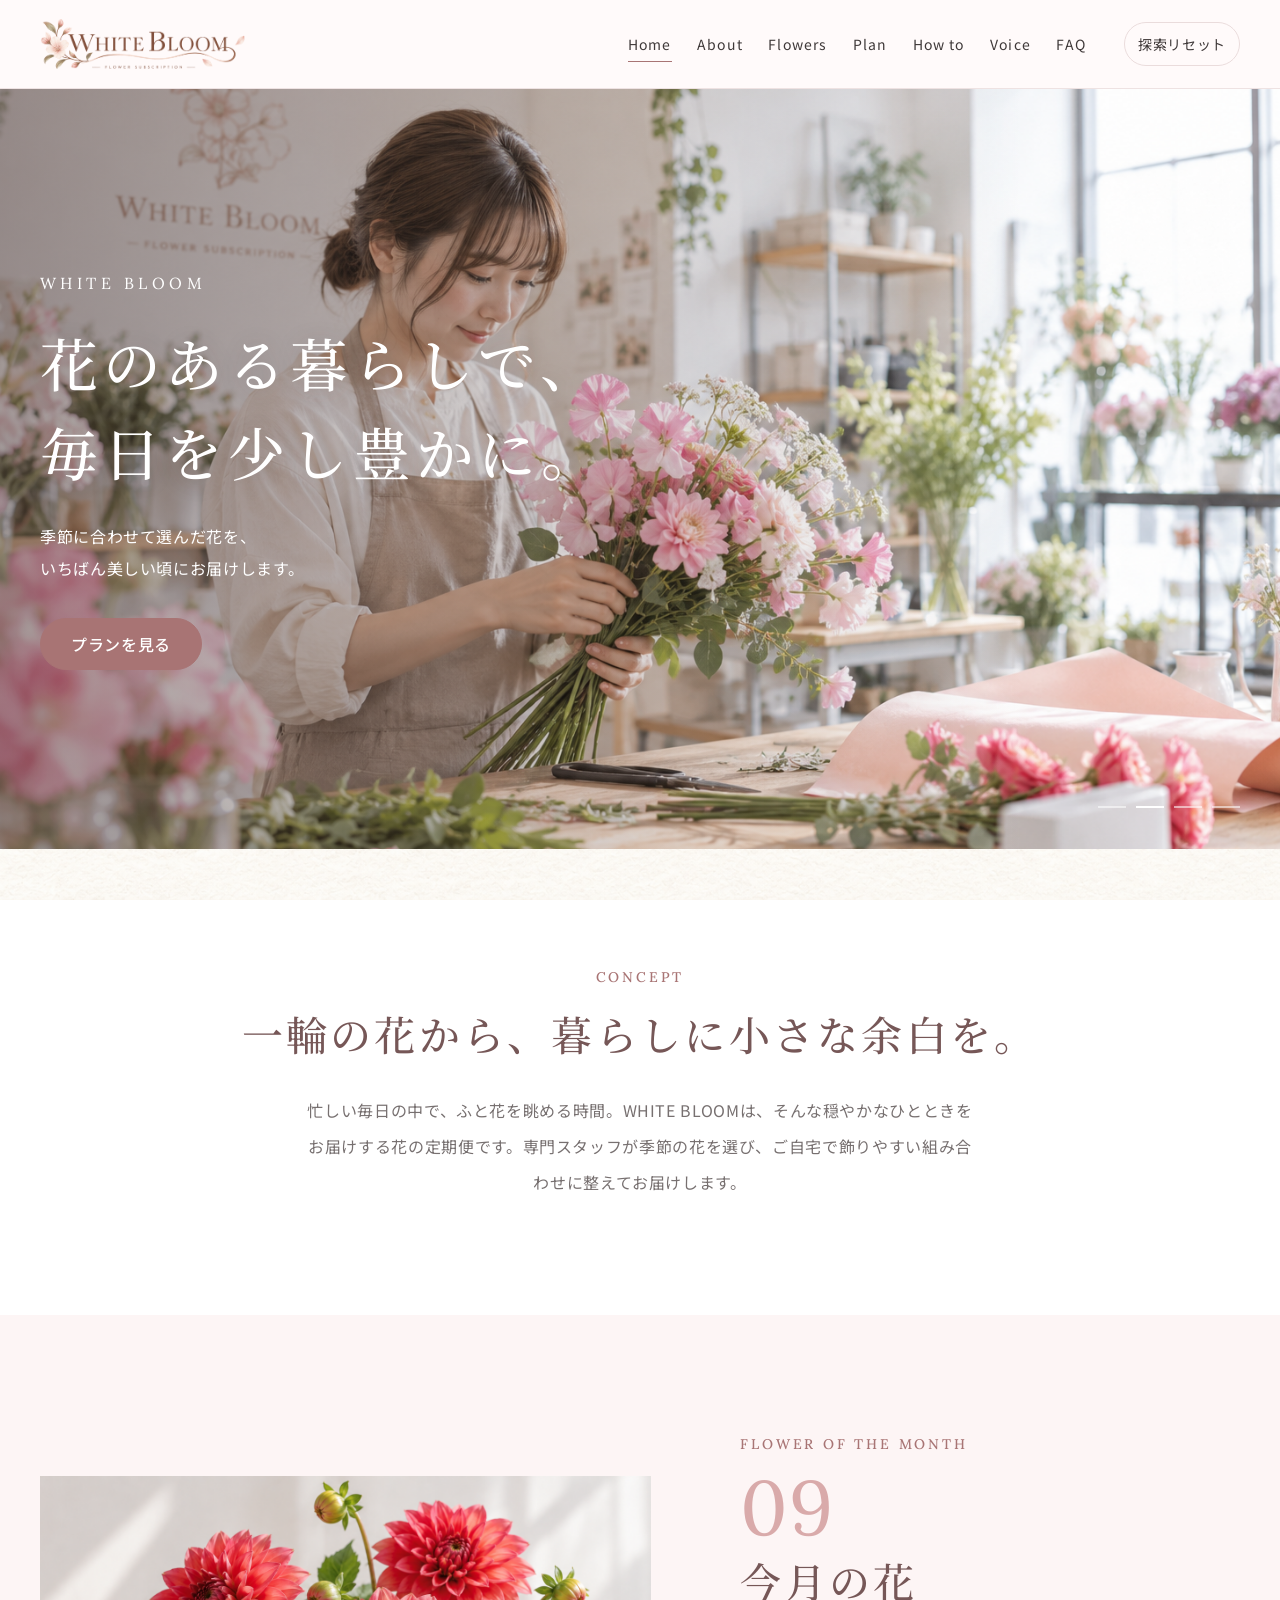
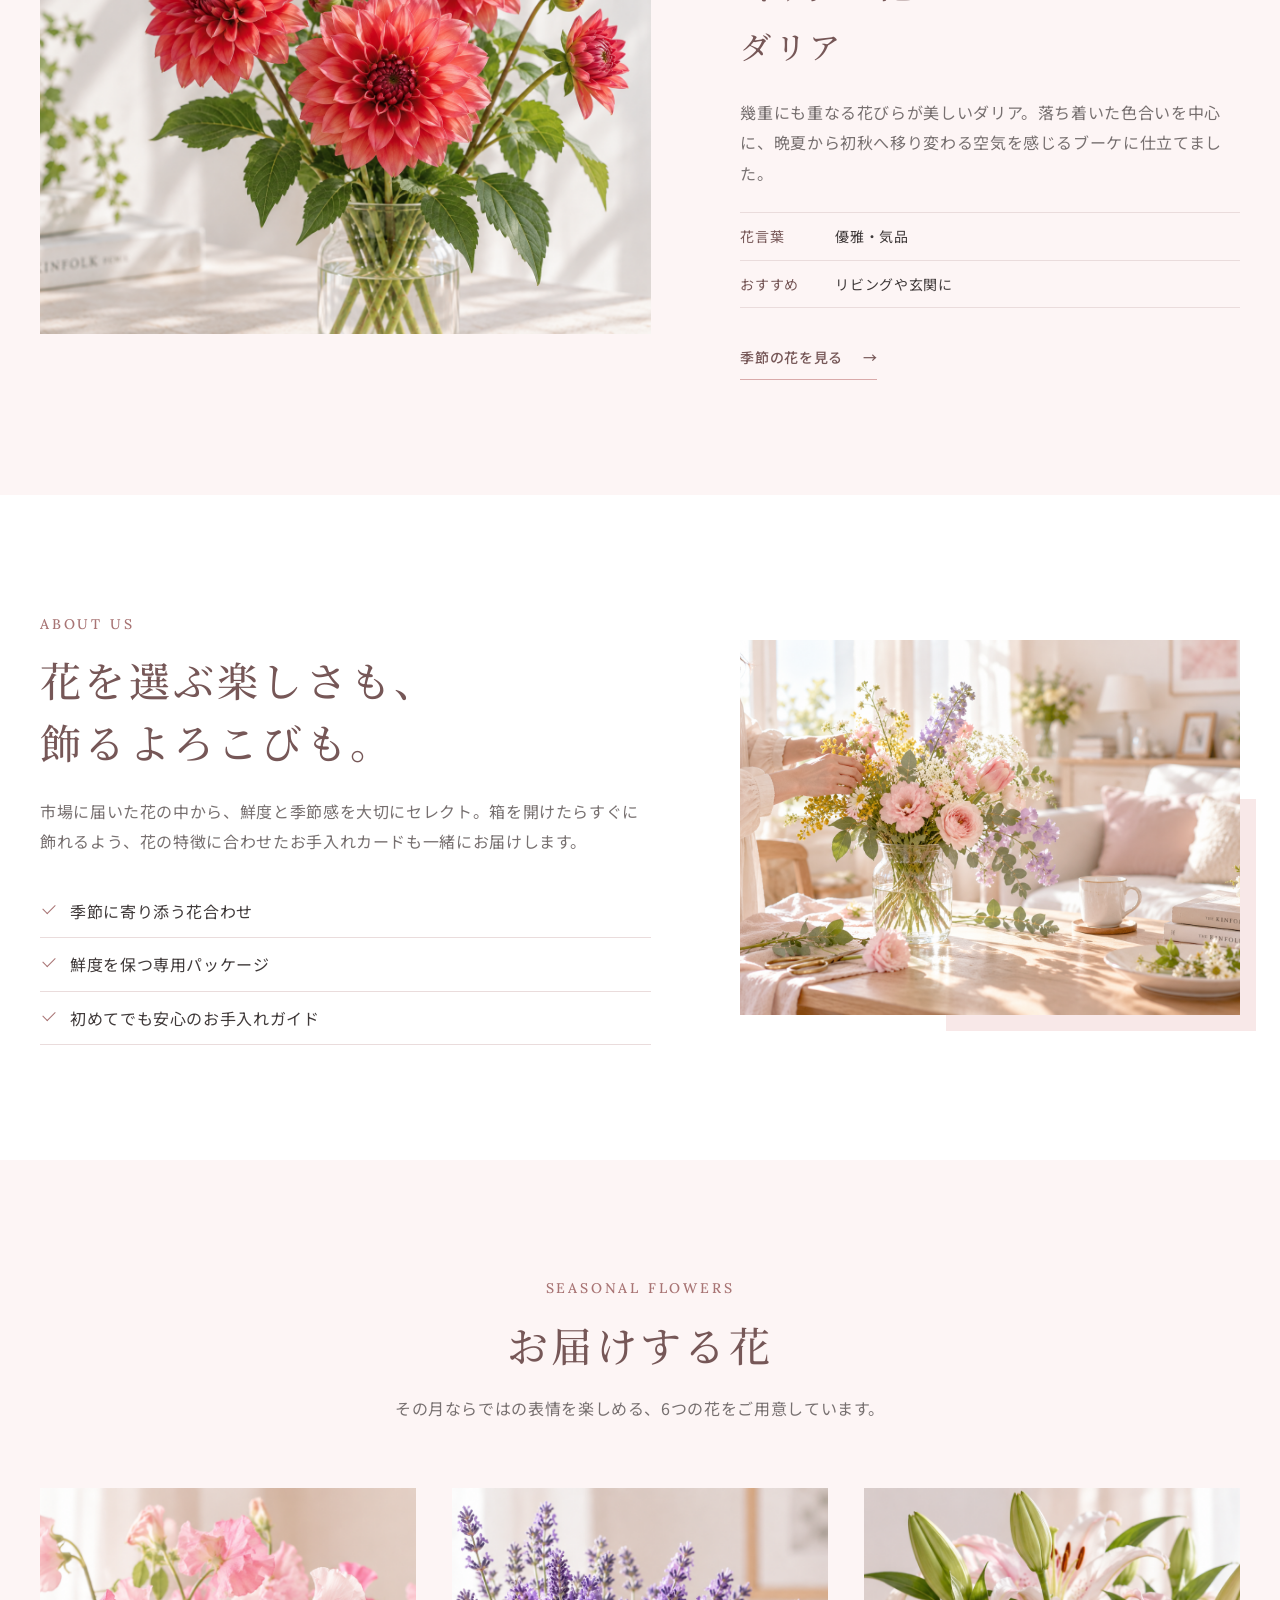
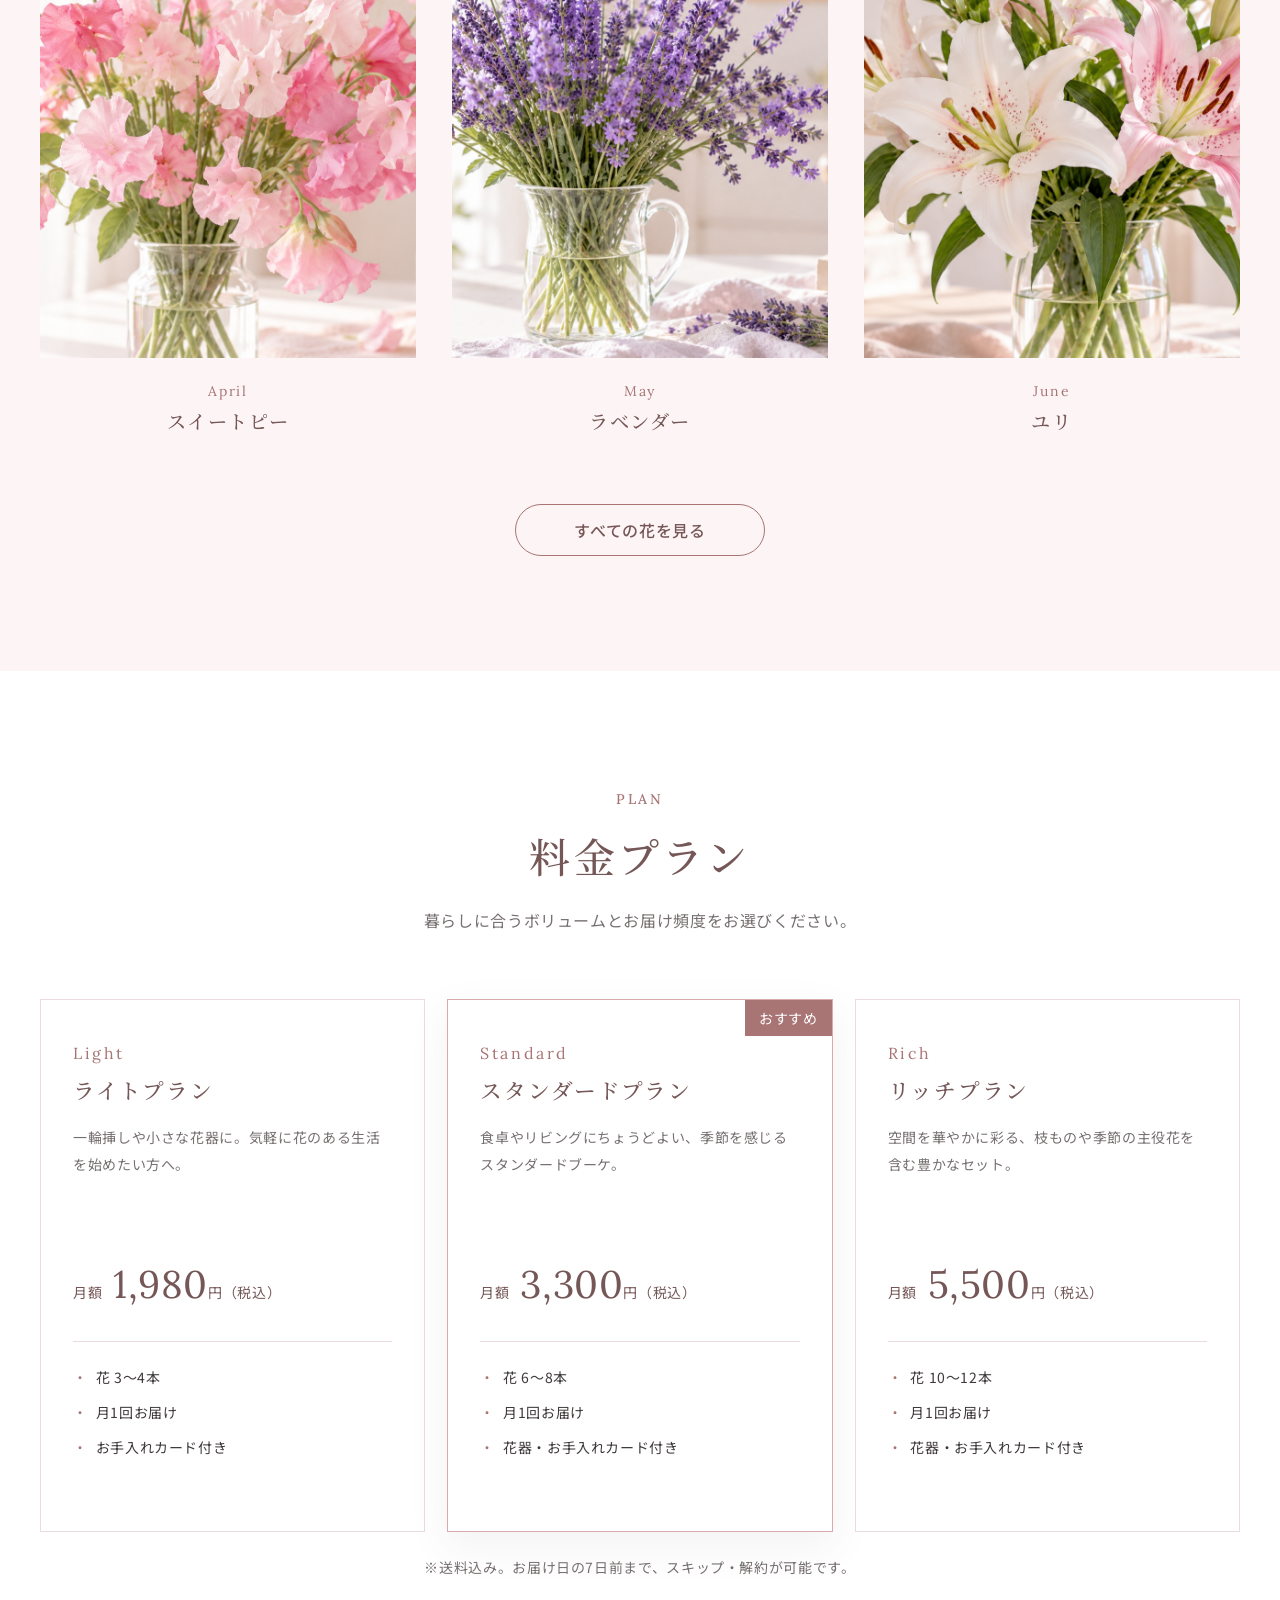
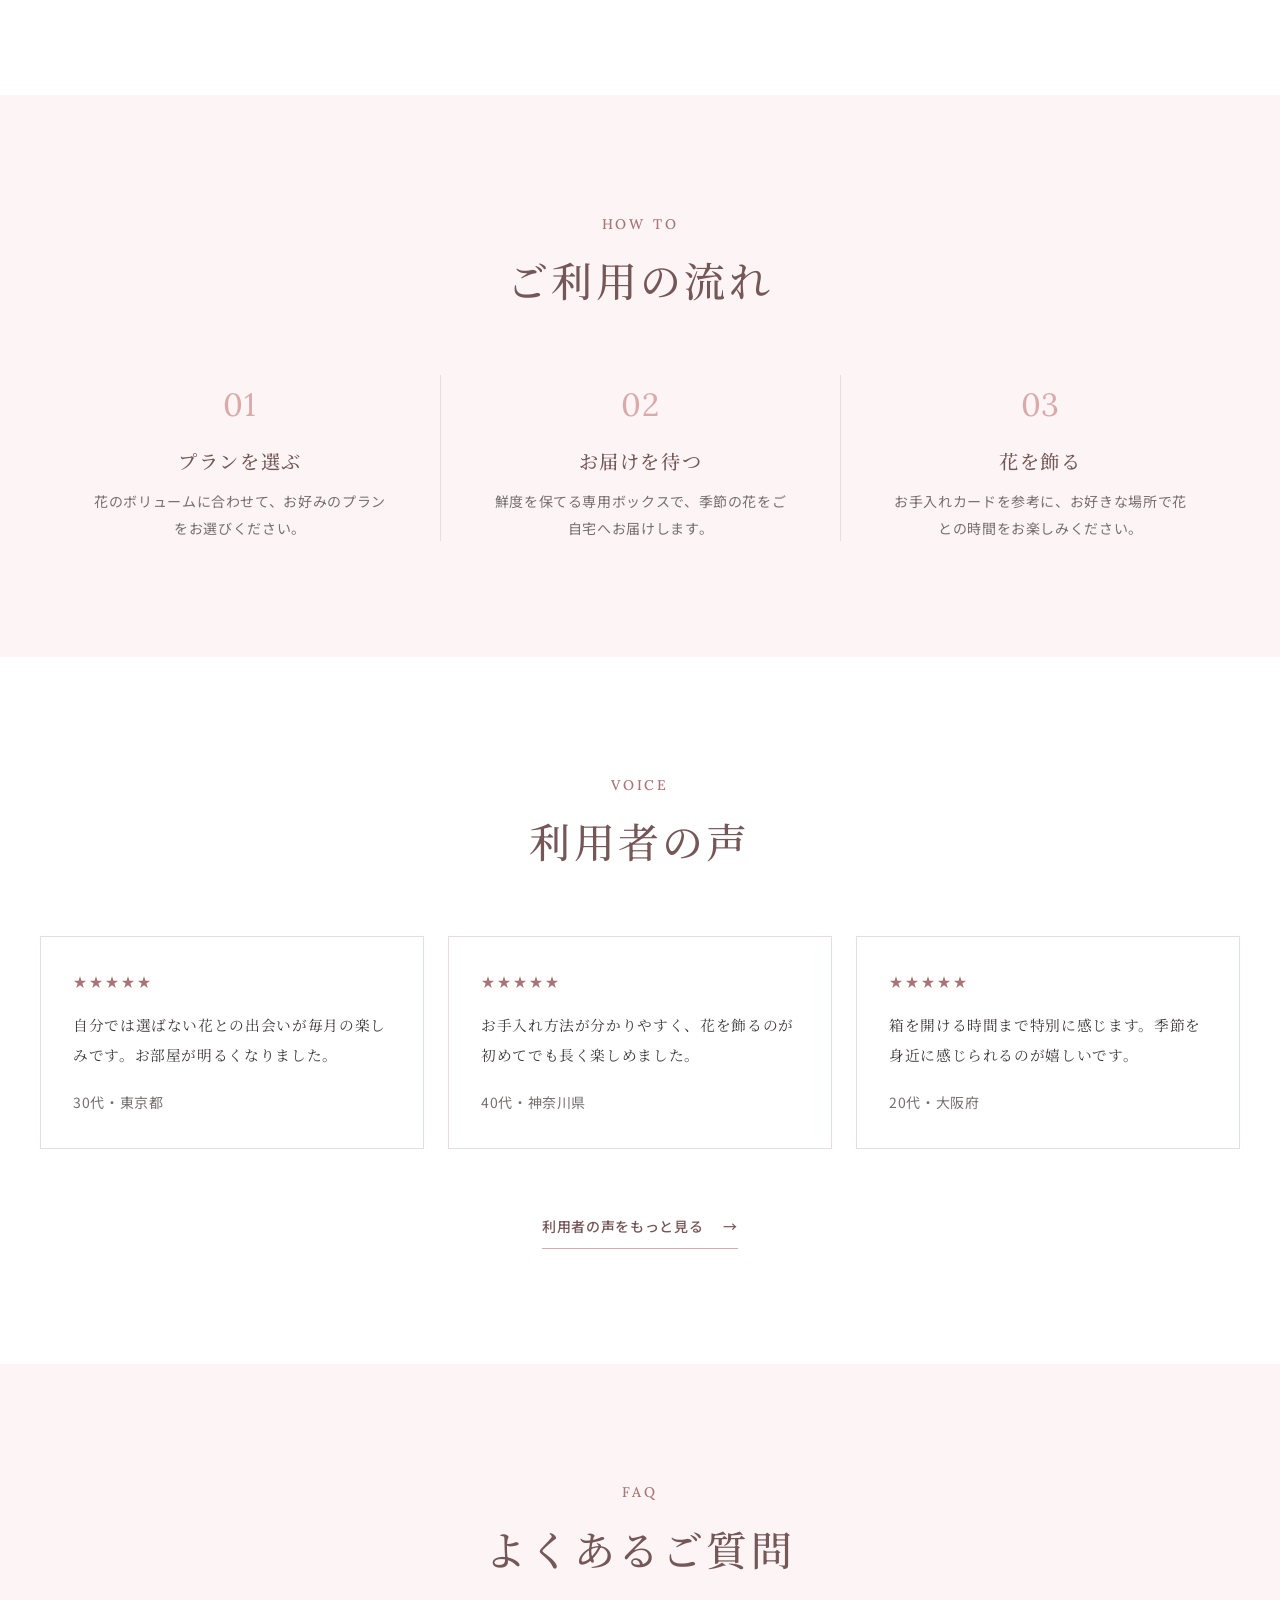
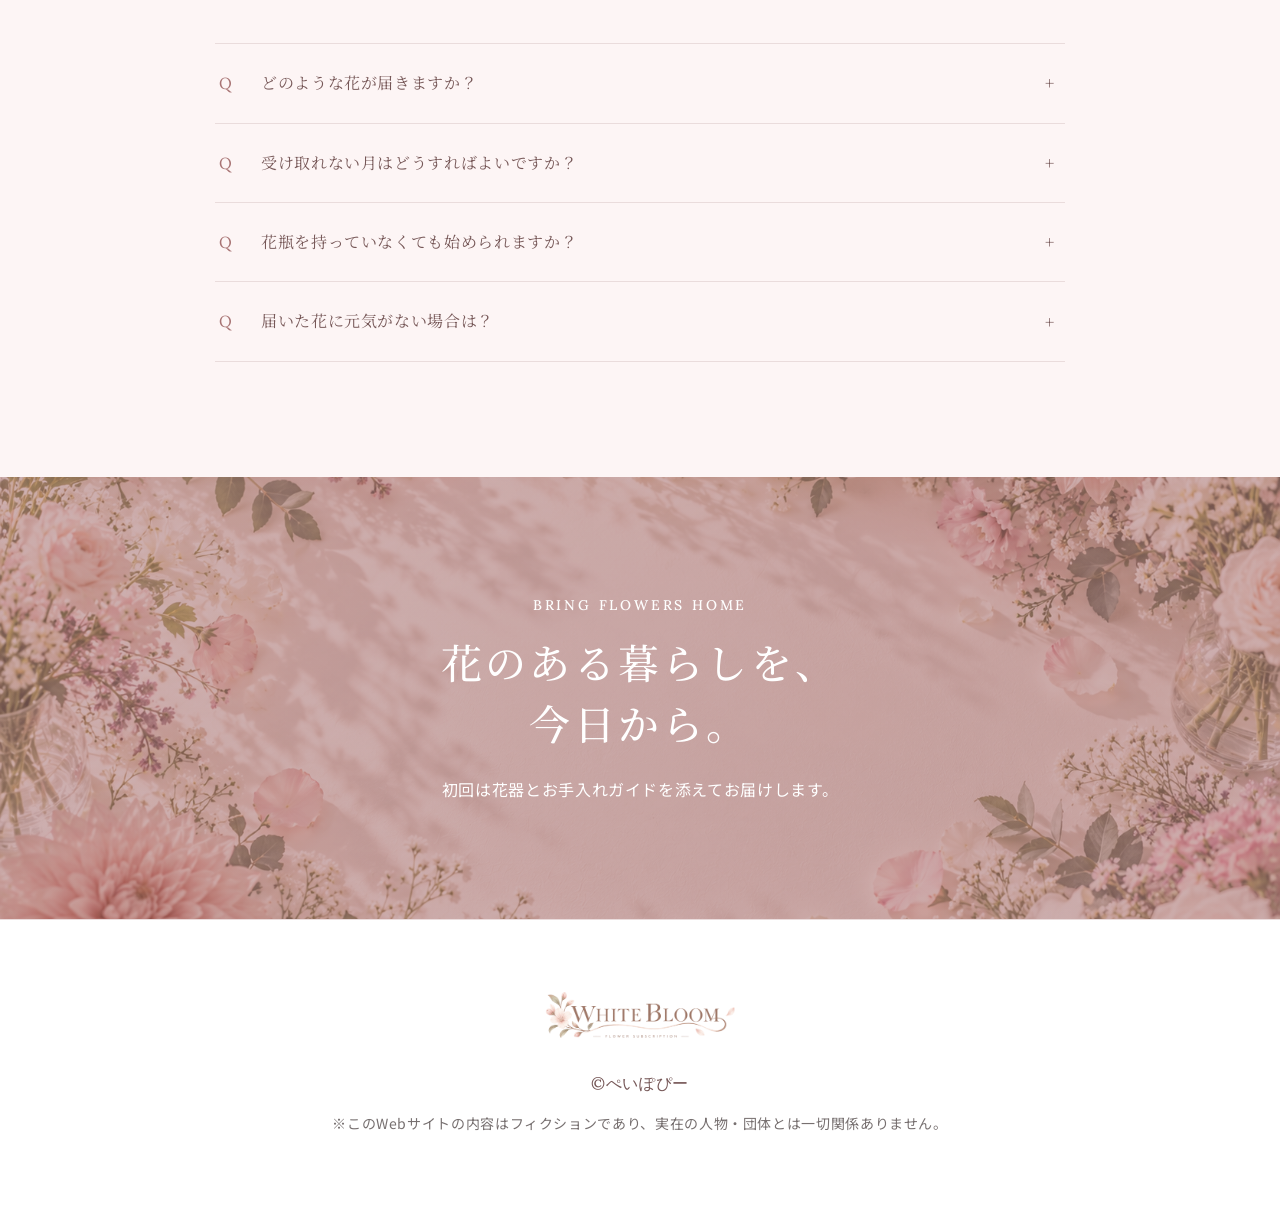
==== flowers.html @ 1cc884c1 "初回のコミットです" ====
<!doctype html>
<html lang="ja">
<head>
  <meta charset="utf-8"><meta name="viewport" content="width=device-width, initial-scale=1">
  <meta name="description" content="WHITE BLOOMがお届けする季節の花をご紹介します。">
  <title>お届けする花｜WHITE BLOOM</title>
  <link rel="icon" href="images/favicon.png"><link rel="stylesheet" href="styles/main.css"><link rel="stylesheet" href="styles/arg-phases.css"><link rel="stylesheet" href="modules/site-alteration/site-alteration.css"><script src="js/progress-state.js" defer></script><script src="js/common.js" defer></script><script src="modules/site-alteration/site-alteration.js" defer></script><script src="modules/site-alteration/debug-panel.js" defer></script><script src="js/phase-views.js" defer></script><script src="js/arg-play.js" defer></script>
</head>
<body data-page="flowers" data-phase="phase0">
  <a class="skip-link" href="#main">本文へ移動</a>
  <header class="site-header"><div class="site-header__inner container">
    <a class="site-logo" href="index.html" aria-label="WHITE BLOOM ホーム"><img src="images/logo-white-bloom.png" alt="WHITE BLOOM" width="1928" height="467"></a>
    <nav class="site-nav" id="site-navigation" aria-label="メインナビゲーション" data-site-nav data-open="false"><ul class="site-nav__list">
      <li><a class="site-nav__link" href="index.html">Home</a></li><li><a class="site-nav__link" href="index.html#about">About</a></li><li><a class="site-nav__link" href="flowers.html?browse=1" aria-current="page">Flowers</a></li><li><a class="site-nav__link" href="index.html#plan">Plan</a></li><li><a class="site-nav__link" href="index.html#how-to">How to</a></li><li><a class="site-nav__link" href="voices.html?browse=1">Voice</a></li><li><a class="site-nav__link" href="index.html#faq">FAQ</a></li>
    </ul></nav>
    <button class="reset-button" type="button" data-exploration-reset>探索リセット</button>
    <button class="menu-button" type="button" aria-controls="site-navigation" aria-expanded="false" aria-label="メニューを開く" data-menu-button><span class="menu-button__line"></span><span class="menu-button__line"></span><span class="menu-button__line"></span></button>
  </div></header>
  <main id="main">
    <header class="page-heading container--reading"><p class="eyebrow">Our flowers</p><h1 class="page-heading__title">お届けする花</h1><p class="page-heading__lead">季節の移ろいを感じる花々を、一輪ずつ丁寧に選んでお届けします。</p></header>
    <section class="section flowers-page" aria-label="4月から9月にお届けする花">
      <div class="container flower-grid">
        <article class="flower-card"><div class="flower-card__image"><img src="images/flower-sweetpea.jpg" alt="淡い色合いのスイートピー" width="1536" height="1024" data-cover></div><div class="flower-card__body"><p class="flower-card__month">04 <span>April</span></p><h2>スイートピー</h2><p>ひらひらと蝶が舞うような花びらと、ほのかに甘い香りが春の部屋をやさしく彩ります。</p><dl><div><dt>花言葉</dt><dd>門出・優しい思い出</dd></div><div><dt>香り</dt><dd>軽やかで甘い香り</dd></div><div><dt>飾る場所</dt><dd>ダイニング・窓辺</dd></div><div><dt>お手入れ</dt><dd>浅めの水で、こまめに水替えを</dd></div></dl></div></article>
        <article class="flower-card"><div class="flower-card__image"><img src="images/flower-lavender.jpg" alt="紫色のラベンダー" width="1536" height="1024" data-cover></div><div class="flower-card__body"><p class="flower-card__month">05 <span>May</span></p><h2>ラベンダー</h2><p>繊細な紫の穂と清らかな香り。風が通る場所に飾ると、自然な香りがふわりと広がります。</p><dl><div><dt>花言葉</dt><dd>沈黙・あなたを待っています</dd></div><div><dt>香り</dt><dd>穏やかなハーバル調</dd></div><div><dt>飾る場所</dt><dd>寝室・ワークスペース</dd></div><div><dt>お手入れ</dt><dd>風通しのよい涼しい場所へ</dd></div></dl></div></article>
        <article class="flower-card"><div class="flower-card__image"><img src="images/flower-lily.jpg" alt="上品に咲くユリ" width="1536" height="1024" data-cover></div><div class="flower-card__body"><p class="flower-card__month">06 <span>June</span></p><h2>ユリ</h2><p>すっと伸びる姿と大ぶりな花が、雨の季節の室内に凛とした明るさを添えてくれます。</p><dl><div><dt>花言葉</dt><dd>純粋・威厳</dd></div><div><dt>香り</dt><dd>豊かで華やかな香り</dd></div><div><dt>飾る場所</dt><dd>玄関・リビング</dd></div><div><dt>お手入れ</dt><dd>開花したら花粉を早めに取る</dd></div></dl></div></article>
        <article class="flower-card"><div class="flower-card__image"><img src="images/flower-jasmine.jpg" alt="可憐な白いジャスミン" width="1536" height="1024" data-cover></div><div class="flower-card__body"><p class="flower-card__month">07 <span>July</span></p><h2>ジャスミン</h2><p>小さな白い花から広がるみずみずしい香り。涼やかなグリーンと合わせてお届けします。</p><dl><div><dt>花言葉</dt><dd>愛らしさ・優美</dd></div><div><dt>香り</dt><dd>透明感のある甘い香り</dd></div><div><dt>飾る場所</dt><dd>洗面室・リビング</dd></div><div><dt>お手入れ</dt><dd>直射日光を避けて毎日水替えを</dd></div></dl></div></article>
        <article class="flower-card"><div class="flower-card__image"><img src="images/flower-geranium.jpg" alt="やわらかな色合いのゼラニウム" width="1536" height="1024" data-cover></div><div class="flower-card__body"><p class="flower-card__month">08 <span>August</span></p><h2>ゼラニウム</h2><p>丸みのある花と香り豊かな葉が魅力。夏の光に映える、軽やかなブーケに仕立てます。</p><dl><div><dt>花言葉</dt><dd>尊敬・真の友情</dd></div><div><dt>香り</dt><dd>爽やかなグリーン調</dd></div><div><dt>飾る場所</dt><dd>キッチン・玄関</dd></div><div><dt>お手入れ</dt><dd>水に浸かる葉を取り除く</dd></div></dl></div></article>
        <article class="flower-card"><div class="flower-card__image"><img src="images/flower-dahlia.jpg" alt="幾重にも花びらが重なるダリア" width="1536" height="1024" data-cover></div><div class="flower-card__body"><p class="flower-card__month">09 <span>September</span></p><h2>ダリア</h2><p>端正に重なる花びらが印象的。秋の始まりに似合う、奥行きのある色合わせを楽しめます。</p><dl><div><dt>花言葉</dt><dd>優雅・気品</dd></div><div><dt>香り</dt><dd>ほのかで自然な香り</dd></div><div><dt>飾る場所</dt><dd>リビング・玄関</dd></div><div><dt>お手入れ</dt><dd>茎を斜めに切り、清潔な水へ</dd></div></dl></div></article>
      </div>
    </section>
    <section class="flower-care section--subtle"><div class="container--reading"><p class="eyebrow">Care tips</p><h2>花を長く楽しむために</h2><div class="care-grid"><div><span>01</span><h3>届いたら水切り</h3><p>茎の先を水の中で斜めに切り、新鮮な水を吸いやすくします。</p></div><div><span>02</span><h3>毎日きれいな水へ</h3><p>花器を軽く洗い、涼しい季節も毎日水を替えるのがおすすめです。</p></div><div><span>03</span><h3>心地よい場所に</h3><p>直射日光や冷暖房の風を避け、明るく涼しい場所に飾りましょう。</p></div></div></div></section>
    <section class="cta"><div class="container--reading"><p class="eyebrow">Seasonal flowers</p><h2>季節の花を、暮らしの中へ。</h2><p>あなたにぴったりのプランから始めてみませんか。</p></div></section>
  </main>
  <footer class="site-footer"><div class="container"><img class="site-footer__logo" src="images/logo-white-bloom.png" alt="" width="1928" height="467"><p class="site-footer__copyright">©ぺいぽぴー</p><p class="site-footer__notice">※このWebサイトの内容はフィクションであり、実在の人物・団体とは一切関係ありません。</p></div></footer>
</body>
</html>
---- styles/main.css ----
@import url("https://fonts.googleapis.com/css2?family=Lora:wght@400;500;600&family=Noto+Sans+JP:wght@400;500;600&family=Noto+Serif+JP:wght@400;500;600&display=swap");

:root {
  --color-white: #fff;
  --color-bg: #fffafa;
  --color-bg-sub: #fdf5f5;
  --color-pink-light: #f8e8e8;
  --color-pink: #d9aaaa;
  --color-pink-dark: #a87474;
  --color-brown: #765757;
  --color-text: #3f3939;
  --color-text-light: #777070;
  --color-border: #eadcdc;
  --font-en: "Lora", Georgia, "Times New Roman", serif;
  --font-heading: "Noto Serif JP", "Yu Mincho", "Hiragino Mincho ProN", serif;
  --font-body: "Noto Sans JP", "Hiragino Kaku Gothic ProN", "Yu Gothic", sans-serif;
  --container: 1200px;
  --container-reading: 850px;
  --gutter: clamp(20px, 4vw, 40px);
  --section-space: clamp(72px, 9vw, 128px);
  --header-height: 88px;
  --transition: 240ms ease;
}

*,
*::before,
*::after { box-sizing: border-box; }

html { scroll-behavior: smooth; scroll-padding-top: calc(var(--header-height) + 24px); }

body {
  min-width: 320px;
  margin: 0;
  color: var(--color-text);
  background-color: var(--color-white);
  background-image: url("../images/paper.jpg");
  background-attachment: fixed;
  background-position: center top;
  background-size: cover;
  font-family: var(--font-body);
  font-size: 16px;
  line-height: 1.9;
  letter-spacing: .04em;
  -webkit-font-smoothing: antialiased;
}

body.is-menu-open { overflow: hidden; }

h1, h2, h3, h4, h5, h6 {
  margin: 0;
  color: var(--color-brown);
  font-family: var(--font-heading);
  font-weight: 500;
  line-height: 1.5;
  letter-spacing: .08em;
}

p, ul, ol, figure { margin-top: 0; }
a { color: inherit; text-decoration: none; }
button, input, select, textarea { color: inherit; font: inherit; }
button { letter-spacing: inherit; }

img, picture, svg, video {
  display: block;
  max-width: 100%;
  height: auto;
}

img[data-cover] { width: 100%; height: 100%; object-fit: cover; }

:focus-visible { outline: 2px solid var(--color-pink-dark); outline-offset: 4px; }
::selection { color: var(--color-text); background: var(--color-pink-light); }

.skip-link {
  position: fixed;
  z-index: 1000;
  top: 12px;
  left: 12px;
  padding: 8px 14px;
  background: var(--color-white);
  border: 1px solid var(--color-pink-dark);
  transform: translateY(-160%);
}
.skip-link:focus { transform: translateY(0); }

.container { width: min(100% - (var(--gutter) * 2), var(--container)); margin-inline: auto; }
.container--reading { width: min(100% - (var(--gutter) * 2), var(--container-reading)); margin-inline: auto; }
.section { padding-block: var(--section-space); }
.section--subtle { background: var(--color-bg-sub); }

.eyebrow {
  margin-bottom: 12px;
  color: var(--color-pink-dark);
  font-family: var(--font-en);
  font-size: .75rem;
  font-weight: 500;
  letter-spacing: .2em;
  text-transform: uppercase;
}

.page-heading { padding-block: clamp(56px, 7vw, 96px); text-align: center; }
.page-heading__title { font-size: clamp(2rem, 4.5vw, 3.5rem); }
.page-heading__lead { max-width: 620px; margin: 20px auto 0; color: var(--color-text-light); }

.section-heading { margin-bottom: clamp(38px, 5vw, 64px); }
.section-heading h2, .split-layout h2, .flower-care h2, .voice-feature h2, .cta h2 { font-size: clamp(1.75rem, 3.2vw, 2.65rem); }
.section-heading > p:last-child { max-width: 680px; margin: 18px auto 0; color: var(--color-text-light); }
.section-heading--center { text-align: center; }
.section-action { margin-top: clamp(36px, 5vw, 56px); text-align: center; }
.sp-only { display: none; }

.hero { position: relative; min-height: min(760px, calc(100svh - var(--header-height))); overflow: hidden; color: var(--color-white); background: #c9b5ad; }
.hero__slides, .hero__slide, .hero__veil { position: absolute; inset: 0; }
.hero__slide { width: 100%; height: 100%; object-fit: cover; opacity: 0; transform: scale(1.015); transition: opacity 1.4s ease, transform 7s ease; }
.hero__slide.is-active { opacity: 1; transform: scale(1.055); }
.hero__veil { background: linear-gradient(90deg, rgba(70, 52, 49, .48) 0%, rgba(70, 52, 49, .12) 58%, transparent 80%); }
.hero__content { position: relative; z-index: 2; display: flex; min-height: min(760px, calc(100svh - var(--header-height))); align-items: flex-start; flex-direction: column; justify-content: center; padding-block: 80px; }
.hero__brand { margin-bottom: 20px; font-family: var(--font-en); letter-spacing: .28em; }
.hero h1 { color: inherit; font-size: clamp(2rem, 4.5vw, 4rem); line-height: 1.55; text-shadow: 0 2px 24px rgba(64, 42, 42, .18); }
.hero__content > p:not(.hero__brand) { margin: 24px 0 34px; line-height: 2; }
.hero__dots { position: absolute; z-index: 3; right: var(--gutter); bottom: 32px; display: flex; gap: 10px; }
.hero__dots button { width: 28px; height: 20px; padding: 9px 0; border: 0; background: transparent; cursor: pointer; }
.hero__dots button::before { display: block; width: 100%; height: 2px; background: rgba(255,255,255,.55); content: ""; transition: background-color var(--transition); }
.hero__dots button.is-active::before { background: var(--color-white); }

.concept { text-align: center; }
.concept .section-heading { margin-bottom: 0; }
.concept .section-heading > p:last-child { margin-top: 28px; line-height: 2.25; }
.split-layout { display: grid; align-items: center; grid-template-columns: minmax(0, 1.1fr) minmax(300px, .9fr); gap: clamp(40px, 7vw, 100px); }
.split-layout--reverse .split-layout__image { order: 2; }
.split-layout__image { aspect-ratio: 4 / 3; }
.image-frame { position: relative; }
.image-frame::after { position: absolute; z-index: -1; right: -16px; bottom: -16px; width: 62%; height: 62%; background: var(--color-pink-light); content: ""; }
.split-layout__body > p:not(.eyebrow, .section-number) { margin: 24px 0; color: var(--color-text-light); }
.section-number { margin: 0 0 4px; color: var(--color-pink); font-family: var(--font-en); font-size: clamp(2.8rem, 6vw, 5.5rem); line-height: 1; }
.monthly h2 span { font-size: .76em; }
.flower-note { margin: 0 0 28px; border-top: 1px solid var(--color-border); }
.flower-note div { display: grid; grid-template-columns: 95px 1fr; padding-block: 10px; border-bottom: 1px solid var(--color-border); }
.flower-note dt { color: var(--color-brown); font-size: .8rem; }
.flower-note dd { margin: 0; font-size: .85rem; }
.text-link { display: inline-flex; min-height: 44px; align-items: center; gap: 20px; color: var(--color-brown); border-bottom: 1px solid var(--color-pink); font-size: .85rem; font-weight: 500; }
.text-link span { transition: transform var(--transition); }
@media (hover: hover) { .text-link:hover span { transform: translateX(5px); } }
.check-list { margin: 28px 0 0; padding: 0; list-style: none; }
.check-list li { position: relative; padding: 11px 0 11px 30px; border-bottom: 1px solid var(--color-border); }
.check-list li::before { position: absolute; top: 19px; left: 3px; width: 12px; height: 7px; border-bottom: 1px solid var(--color-pink-dark); border-left: 1px solid var(--color-pink-dark); content: ""; transform: rotate(-45deg); }

.flower-preview { display: grid; grid-template-columns: repeat(3, 1fr); gap: clamp(18px, 3vw, 36px); }
.flower-preview article { text-align: center; }
.flower-preview img { width: 100%; aspect-ratio: 4 / 5; margin-bottom: 20px; }
.flower-preview p { margin-bottom: 3px; color: var(--color-pink-dark); font-family: var(--font-en); font-size: .75rem; letter-spacing: .14em; }
.flower-preview h3 { font-size: 1.2rem; }

.plan-grid { display: grid; align-items: stretch; grid-template-columns: repeat(3, 1fr); gap: 22px; }
.plan-card { position: relative; display: flex; padding: clamp(28px, 3vw, 42px) clamp(22px, 2.5vw, 34px); border: 1px solid var(--color-border); background: var(--color-white); flex-direction: column; }
.plan-card--featured { border-color: var(--color-pink); box-shadow: 0 14px 38px rgba(118, 87, 87, .08); }
.plan-card__badge { position: absolute; top: 0; right: 0; padding: 5px 14px; color: var(--color-white); background: var(--color-pink-dark); font-size: .7rem; }
.plan-card__en { margin-bottom: 5px; color: var(--color-pink-dark); font-family: var(--font-en); letter-spacing: .16em; }
.plan-card h3 { font-size: 1.35rem; }
.plan-card__desc { min-height: 7.6em; margin: 18px 0; color: var(--color-text-light); font-size: .86rem; }
.plan-card__price { margin-bottom: 20px; color: var(--color-brown); font-family: var(--font-en); font-size: clamp(1.8rem, 3vw, 2.5rem); }
.plan-card__price span, .plan-card__price small { font-family: var(--font-body); font-size: .7rem; }
.plan-card ul { margin: 0 0 28px; padding: 18px 0 0; border-top: 1px solid var(--color-border); list-style: none; font-size: .82rem; }
.plan-card li { padding-block: 4px; }
.plan-card li::before { margin-right: 8px; color: var(--color-pink-dark); content: "・"; }
.plan-card .button { width: 100%; margin-top: auto; font-size: .85rem; }
.plan-note { margin: 22px 0 0; color: var(--color-text-light); text-align: center; font-size: .72rem; }

.steps { display: grid; grid-template-columns: repeat(3, 1fr); gap: 0; margin: 0; padding: 0; list-style: none; }
.steps li { position: relative; padding: 0 clamp(24px, 4vw, 55px); text-align: center; }
.steps li + li { border-left: 1px solid var(--color-border); }
.steps span, .care-grid span { color: var(--color-pink); font-family: var(--font-en); font-size: 2rem; }
.steps h3 { margin: 12px 0; font-size: 1.2rem; }
.steps p { margin: 0; color: var(--color-text-light); font-size: .85rem; }

.voice-preview { display: grid; grid-template-columns: repeat(3, 1fr); gap: 24px; }
.voice-preview article { padding: 32px; border: 1px solid var(--color-border); background: var(--color-white); }
.voice-preview__stars, .review-card__stars { margin-bottom: 15px; color: var(--color-pink-dark); font-family: var(--font-en); font-size: .85rem; letter-spacing: .15em; }
blockquote { margin: 0; }
.voice-preview blockquote { font-family: var(--font-heading); font-size: .92rem; line-height: 2; }
.voice-preview__person { margin: 20px 0 0; color: var(--color-text-light); font-size: .72rem; }

.faq details { border-top: 1px solid var(--color-border); }
.faq details:last-child { border-bottom: 1px solid var(--color-border); }
.faq summary { position: relative; padding: 24px 52px 24px 46px; color: var(--color-brown); font-family: var(--font-heading); cursor: pointer; list-style: none; }
.faq summary::-webkit-details-marker { display: none; }
.faq summary::before { position: absolute; left: 4px; color: var(--color-pink-dark); font-family: var(--font-en); content: "Q"; }
.faq summary::after { position: absolute; top: 50%; right: 10px; content: "+"; transform: translateY(-50%); }
.faq details[open] summary::after { content: "−"; }
.faq details p { position: relative; margin: 0; padding: 0 46px 24px; color: var(--color-text-light); font-size: .88rem; }

.cta { padding-block: clamp(70px, 9vw, 120px); background: linear-gradient(135deg, #f7e8e8, #fffafa 55%, #f6eeee); text-align: center; }
.cta p:not(.eyebrow) { margin: 20px 0 30px; color: var(--color-text-light); }

.flowers-page { padding-top: 0; }
.flower-grid { display: grid; grid-template-columns: repeat(3, minmax(0, 1fr)); gap: clamp(34px, 5vw, 72px) clamp(20px, 3vw, 36px); }
.flower-card { min-width: 0; background: var(--color-white); }
.flower-card__image { aspect-ratio: 4 / 3; overflow: hidden; }
.flower-card__body { padding: 24px clamp(18px, 2vw, 28px) 30px; border: solid var(--color-border); border-width: 0 1px 1px; }
.flower-card__month { margin-bottom: 4px; color: var(--color-pink-dark); font-family: var(--font-en); font-size: 1.55rem; }
.flower-card__month span { margin-left: 5px; font-size: .7rem; letter-spacing: .15em; }
.flower-card h2 { font-size: 1.35rem; }
.flower-card__body > p:not(.flower-card__month) { min-height: 7.6em; margin: 16px 0; color: var(--color-text-light); font-size: .82rem; }
.flower-card dl { margin: 0; border-top: 1px solid var(--color-border); font-size: .74rem; }
.flower-card dl div { display: grid; grid-template-columns: 78px 1fr; padding-block: 7px; border-bottom: 1px solid var(--color-border); }
.flower-card dt { color: var(--color-brown); }
.flower-card dd { margin: 0; }
.flower-care { padding-block: var(--section-space); text-align: center; }
.care-grid { display: grid; grid-template-columns: repeat(3, 1fr); gap: 32px; margin-top: 46px; }
.care-grid h3 { margin: 8px 0; font-size: 1.05rem; }
.care-grid p { color: var(--color-text-light); font-size: .82rem; }

.voices-page { padding-top: 0; }
.voice-grid { display: grid; grid-template-columns: repeat(2, minmax(0, 1fr)); gap: 28px; }
.review-card { display: grid; min-width: 0; grid-template-columns: 180px 1fr; border: 1px solid var(--color-border); background: var(--color-white); }
.review-card__portrait { width: 100%; aspect-ratio: 1; align-self: start; background-color: var(--color-bg-sub); background-image: url("../images/review-users-sheet.jpg"); background-repeat: no-repeat; background-size: 400% 400%; }
.portrait-01 { background-position: 0 0; }
.portrait-02 { background-position: 33.333% 0; }
.portrait-04 { background-position: 100% 0; }
.portrait-06 { background-position: 33.333% 33.333%; }
.portrait-07 { background-position: 66.666% 33.333%; }
.portrait-08 { background-position: 100% 33.333%; }
.review-card__body { padding: 26px; }
.review-card blockquote { font-family: var(--font-heading); font-size: .84rem; line-height: 2; }
.review-card__meta { display: flex; margin: 22px 0 0; padding-top: 16px; border-top: 1px solid var(--color-border); flex-direction: column; }
.review-card__meta strong { color: var(--color-brown); font-family: var(--font-heading); font-weight: 500; }
.review-card__meta span { color: var(--color-text-light); font-size: .68rem; }
.voice-feature { text-align: center; }
.voice-feature > div > p:not(.eyebrow, .voice-stats__note) { max-width: 700px; margin: 24px auto 0; color: var(--color-text-light); }
.voice-stats { display: grid; grid-template-columns: repeat(3, 1fr); margin: 48px 0 16px; }
.voice-stats div + div { border-left: 1px solid var(--color-border); }
.voice-stats dt { color: var(--color-pink-dark); font-family: var(--font-en); font-size: clamp(2rem, 5vw, 3.5rem); line-height: 1.2; }
.voice-stats dt small { font-family: var(--font-body); font-size: .7rem; }
.voice-stats dd { margin: 10px 0 0; color: var(--color-text-light); font-size: .75rem; }
.voice-stats__note { color: var(--color-text-light); font-size: .65rem; }

.button {
  display: inline-flex;
  align-items: center;
  justify-content: center;
  min-height: 52px;
  padding: 12px 30px;
  color: var(--color-white);
  border: 1px solid var(--color-pink-dark);
  border-radius: 0;
  background: var(--color-pink-dark);
  font-weight: 500;
  line-height: 1.4;
  cursor: pointer;
  transition: opacity var(--transition);
}
.button--outline { color: var(--color-brown); background: transparent; }

.site-header {
  position: sticky;
  z-index: 100;
  top: 0;
  border-bottom: 1px solid rgba(234, 220, 220, .8);
  background: rgba(255, 250, 250, .96);
  backdrop-filter: blur(12px);
}

.site-header__inner { display: flex; min-height: var(--header-height); align-items: center; gap: clamp(20px, 3vw, 48px); }
.site-logo { flex: 0 1 205px; width: 205px; }
.site-logo img { width: 100%; }
.site-nav { margin-left: auto; }
.site-nav__list { display: flex; align-items: center; gap: clamp(16px, 2vw, 30px); margin: 0; padding: 0; list-style: none; }
.site-nav__link { position: relative; display: inline-flex; min-height: 44px; align-items: center; font-size: .79rem; letter-spacing: .08em; }
.site-nav__link::after { position: absolute; right: 0; bottom: 4px; left: 0; height: 1px; background: var(--color-pink-dark); content: ""; transform: scaleX(0); transition: transform var(--transition); }
.site-nav__link[aria-current="page"]::after { transform: scaleX(1); }
@media (hover: hover) { .site-nav__link:hover::after { transform: scaleX(1); } }

.reset-button {
  flex: 0 0 auto;
  min-height: 40px;
  padding: 8px 13px;
  border: 1px solid var(--color-border);
  background: transparent;
  font-size: .72rem;
  cursor: pointer;
  transition: opacity var(--transition);
}

.menu-button { display: none; width: 44px; height: 44px; padding: 10px; border: 0; background: transparent; cursor: pointer; }
.menu-button__line { display: block; width: 100%; height: 1px; margin: 6px 0; background: var(--color-brown); transition: transform var(--transition), opacity var(--transition); }
.menu-button[aria-expanded="true"] .menu-button__line:nth-child(1) { transform: translateY(7px) rotate(45deg); }
.menu-button[aria-expanded="true"] .menu-button__line:nth-child(2) { opacity: 0; }
.menu-button[aria-expanded="true"] .menu-button__line:nth-child(3) { transform: translateY(-7px) rotate(-45deg); }

.site-footer { padding-block: clamp(48px, 6vw, 72px); color: var(--color-text-light); border-top: 1px solid var(--color-border); background: var(--color-white); text-align: center; }
.site-footer__logo { width: min(190px, 54vw); margin: 0 auto 30px; opacity: .78; }
.site-footer__copyright { margin-bottom: 12px; color: var(--color-brown); font-family: var(--font-en); }
.site-footer__notice { margin: 0; font-size: .72rem; line-height: 1.8; }

@media (max-width: 980px) {
  :root { --header-height: 72px; }
  .site-header__inner { gap: 10px; }
  .site-logo { flex-basis: 170px; width: 170px; margin-right: auto; }
  .menu-button { display: block; flex: 0 0 44px; }
  .site-nav { position: fixed; top: var(--header-height); right: 0; bottom: 0; left: 0; margin: 0; padding: 28px var(--gutter) 48px; overflow-y: auto; visibility: hidden; opacity: 0; background: rgba(255, 250, 250, .99); transition: visibility var(--transition), opacity var(--transition); }
  .site-nav[data-open="true"] { visibility: visible; opacity: 1; }
  .site-nav__list { align-items: stretch; flex-direction: column; gap: 0; }
  .site-nav__link { width: 100%; min-height: 56px; justify-content: center; border-bottom: 1px solid var(--color-border); font-family: var(--font-en); font-size: 1rem; }
  .site-nav__link::after { display: none; }
  .plan-grid { grid-template-columns: 1fr; max-width: 620px; margin-inline: auto; }
  .plan-card__desc { min-height: 0; }
  .flower-grid { grid-template-columns: repeat(2, minmax(0, 1fr)); }
  .voice-grid { grid-template-columns: 1fr; }
}

@media (max-width: 720px) {
  .split-layout { grid-template-columns: 1fr; gap: 42px; }
  .split-layout--reverse .split-layout__image { order: 0; }
  .flower-preview { gap: 12px; }
  .steps { grid-template-columns: 1fr; gap: 32px; }
  .steps li { padding: 0 10px 32px; }
  .steps li + li { border-top: 1px solid var(--color-border); border-left: 0; padding-top: 32px; }
  .voice-preview { grid-template-columns: 1fr; }
  .review-card { grid-template-columns: 145px 1fr; }
}

@media (max-width: 520px) {
  .site-header__inner { width: calc(100% - 24px); }
  .site-logo { flex-basis: min(36vw, 138px); width: min(36vw, 138px); }
  .reset-button { min-height: 38px; padding-inline: 9px; font-size: .65rem; white-space: nowrap; }
  .menu-button { width: 40px; height: 40px; flex-basis: 40px; padding-inline: 8px; }
  .page-heading { text-align: left; }
  .sp-only { display: block; }
  .hero { min-height: calc(100svh - var(--header-height)); }
  .hero__content { min-height: calc(100svh - var(--header-height)); padding-bottom: 105px; }
  .hero__slide { object-position: 62% center; }
  .hero__slide--staff { object-position: 54% center; }
  .hero__slide--delivery { object-position: 62% center; }
  .hero__slide--life { object-position: 70% center; }
  .hero__veil { background: linear-gradient(90deg, rgba(66,47,45,.6), rgba(66,47,45,.15)); }
  .hero__dots { right: auto; bottom: 25px; left: var(--gutter); }
  .flower-preview article:nth-child(3) { display: none; }
  .flower-preview { grid-template-columns: repeat(2, 1fr); }
  .flower-grid { grid-template-columns: 1fr; }
  .flower-card__body > p:not(.flower-card__month) { min-height: 0; }
  .care-grid { grid-template-columns: 1fr; }
  .review-card { grid-template-columns: 1fr; }
  .review-card__portrait { aspect-ratio: 1; }
  .voice-stats { gap: 20px; grid-template-columns: 1fr; }
  .voice-stats div + div { padding-top: 20px; border-top: 1px solid var(--color-border); border-left: 0; }
  .faq summary { padding-left: 36px; }
  .faq details p { padding-left: 36px; padding-right: 20px; }
}

/* Requested visual refinements */
.eyebrow,
.flower-note dt,
.flower-note dd,
.text-link,
.flower-preview p,
.plan-card__badge,
.plan-card__desc,
.plan-card__price span,
.plan-card__price small,
.plan-card ul,
.plan-note,
.steps p,
.voice-preview__stars,
.review-card__stars,
.voice-preview__person,
.faq details p,
.flower-card__body > p:not(.flower-card__month),
.flower-card dl,
.care-grid p,
.review-card blockquote,
.review-card__meta span,
.voice-stats dt small,
.voice-stats dd,
.voice-stats__note,
.site-nav__link,
.reset-button,
.plan-card .button,
.flower-card__month span,
.site-footer__notice { font-size: .875rem; }

.button,
.reset-button { border-radius: 999px; transition: opacity var(--transition); }

@media (hover: hover) {
  .button:hover,
  .reset-button:hover { opacity: .7; }
}

.flower-preview__action { position: relative; z-index: 1; clear: both; margin-top: clamp(42px, 6vw, 68px); }
.flower-preview__action .button { width: min(100%, 250px); }
.flower-preview img { height: auto; object-fit: cover; }

.voice-feature.section--subtle,
.flower-care.section--subtle { background: #fdf4f5; }

.flower-care + .cta,
.voice-feature + .cta { background: transparent; }

.flower-care + .cta p:not(.eyebrow),
.voice-feature + .cta p:not(.eyebrow) { margin: 20px 0 0; }

.flower-care,
.voice-feature {
  background-color: var(--color-white);
  background-image: url("../images/paper.jpg");
  background-attachment: fixed;
  background-position: center top;
  background-size: cover;
}

.care-grid > div,
.voice-stats > div { padding: clamp(24px, 3vw, 38px); background: #fffafa; }
.care-grid p { margin-bottom: 0; }
.voice-stats { gap: 24px; }
.voice-stats div + div { border-left: 0; }

#contact {
  color: var(--color-white);
  background: linear-gradient(rgba(168, 116, 116, .58), rgba(168, 116, 116, .58)), url("../images/flower-bg.jpg") center / cover no-repeat;
}
#contact h2,
#contact .eyebrow,
#contact p:not(.eyebrow) { color: var(--color-white); }
#contact p:not(.eyebrow) { margin: 20px 0 0; }

@media (max-width: 980px) {
  .site-header { backdrop-filter: none; }
  .site-nav {
    z-index: 99;
    bottom: auto;
    height: calc(100dvh - var(--header-height));
    overflow-x: hidden;
    overflow-y: auto;
    overscroll-behavior: contain;
    -webkit-overflow-scrolling: touch;
  }
}

@media (max-width: 520px) {
  .voice-stats div + div { padding-top: clamp(24px, 3vw, 38px); border-top: 0; }
}

@media (prefers-reduced-motion: reduce) {
  html { scroll-behavior: auto; }
  *, *::before, *::after { scroll-behavior: auto !important; transition-duration: .01ms !important; animation-duration: .01ms !important; animation-iteration-count: 1 !important; }
}
---- styles/arg-phases.css ----
[hidden] { display: none !important; }

.arg-live-region {
  position: fixed;
  width: 1px;
  height: 1px;
  margin: -1px;
  padding: 0;
  overflow: hidden;
  clip: rect(0 0 0 0);
  white-space: nowrap;
}

/* Current interaction refinements */
.home-dahlia-anomaly,
.home-dahlia-anomaly__prototype,
.home-dahlia-anomaly__noise { animation: none; }
.home-dahlia-anomaly.is-active { animation: home-dahlia-shake 8s steps(1, end) infinite; }
.home-dahlia-anomaly.is-active .home-dahlia-anomaly__prototype { animation: home-dahlia-switch 8s steps(1, end) infinite; }
.home-dahlia-anomaly.is-active .home-dahlia-anomaly__noise { animation: home-dahlia-noise 8s steps(2, end) infinite; }
.home-dahlia-anomaly.is-revealed { animation: none; }
.home-dahlia-anomaly.is-revealed .home-dahlia-anomaly__prototype { opacity: 1; animation: none; }
.home-dahlia-anomaly.is-revealed .home-dahlia-anomaly__noise { animation: none; }

.home-management-record { margin-top: 30px; padding: 22px; color: #d6c4c4; border: 1px solid #6d2020; background: #0c0a0a; }
.home-management-record > h3 { width: 100%; margin: 0; padding: 0 0 12px; color: #d22929; border-bottom: 1px solid #792222; font-family: var(--font-heading); font-size: 1.15rem; font-weight: 500; text-align: left; }
.home-management-record dl { margin: 16px 0 0; }
.home-management-record dl div { display: grid; grid-template-columns: 100px 1fr; padding: 7px 0; border-bottom: 1px solid #3e1a1a; }
.home-management-record dt { color: #a88686; }
.home-management-record dd { margin: 0; }

body[data-phase="phase2"] [data-flower="dahlia"].is-dahlia-whitened { animation: phase2-dahlia-jolt 2s steps(1, end) infinite; }
body[data-phase="phase2"] [data-flower="dahlia"] .flower-card__image { position: relative; }
body[data-phase="phase2"] [data-flower="dahlia"].is-dahlia-whitened .flower-card__image::after { position: absolute; z-index: 5; inset: 0; opacity: 0; background: repeating-linear-gradient(0deg, transparent 0 4px, rgba(183,16,16,.32) 5px, transparent 6px 9px); content: ""; pointer-events: none; animation: phase2-dahlia-noise 2s steps(2, end) infinite; }
body[data-phase="phase2"] [data-flower="dahlia"].is-dahlia-settled { cursor: pointer; }

body[data-phase="phase2"] .flower-care + .cta { color: var(--color-text); background-color: var(--color-white); background-image: url("../images/paper.jpg"); background-attachment: fixed; background-position: center top; background-size: cover; }
body[data-phase="phase2"] .flower-care + .cta h2 { color: var(--color-brown); }
body[data-phase="phase2"] .flower-care + .cta .eyebrow { color: var(--color-pink-dark); }

.dahlia-error { position: fixed; z-index: 11000; inset: 0; display: grid; padding: 20px; place-items: center; background: rgba(0,0,0,.84); }
.dahlia-error__panel { width: min(100%, 540px); padding: clamp(24px, 5vw, 46px); color: #d6c8c8; border: 1px solid #8f2525; background: #090707; box-shadow: 0 0 42px rgba(150,0,0,.24); }
.dahlia-error__panel > p:first-child { color: #d52b2b; font-family: var(--font-en); letter-spacing: .14em; }
.dahlia-error__panel h2 { margin: 12px 0 22px; color: #d52b2b; font-size: clamp(1.35rem, 4vw, 2rem); }
.dahlia-error__panel button { min-height: 46px; margin-top: 18px; padding: 8px 28px; color: #eee; border: 1px solid #912727; border-radius: 999px; background: #531313; cursor: pointer; }

.progress-card + .progress-card { border-left: 2px solid #8c2727; }
.progress-card--18 { position: relative; overflow: hidden; }
.progress-card--18::after { position: absolute; z-index: 3; inset: 10px 10px 48px; opacity: 0; background: repeating-linear-gradient(0deg, transparent 0 4px, rgba(186,20,20,.38) 5px, transparent 6px 10px); content: ""; pointer-events: none; animation: month18-noise 3s steps(2, end) infinite; }

@keyframes home-dahlia-switch { 0%, 49.99% { opacity: 0; } 50%, 100% { opacity: 1; } }
@keyframes home-dahlia-shake { 0%, 47%, 53%, 97%, 100% { transform: none; } 48%, 98% { transform: translate(-4px, 2px); } 50%, 99% { transform: translate(4px, -2px); } 52% { transform: translate(-2px, -1px); } }
@keyframes home-dahlia-noise { 0%, 45%, 55%, 95%, 100% { opacity: 0; transform: none; } 47%, 51%, 97%, 99% { opacity: .85; transform: translate(2%, -1%); } 49%, 53%, 98% { opacity: .45; transform: translate(-2%, 2%); } }
@keyframes phase2-dahlia-jolt { 0%, 76%, 100% { transform: none; } 80% { transform: translateX(-3px); } 84% { transform: translate(3px, -1px); } 88% { transform: translateX(-1px); } }
@keyframes phase2-dahlia-noise { 0%, 74%, 91%, 100% { opacity: 0; } 78%, 82%, 88% { opacity: .85; } 80%, 86% { opacity: .35; } }
@keyframes month18-noise { 0%, 72%, 90%, 100% { opacity: 0; transform: none; } 76%, 84% { opacity: .8; transform: translateX(2px); } 80%, 88% { opacity: .4; transform: translateX(-2px); } }

@media (prefers-reduced-motion: reduce) {
  .home-dahlia-anomaly.is-active,
  .home-dahlia-anomaly.is-active .home-dahlia-anomaly__prototype,
  .home-dahlia-anomaly.is-active .home-dahlia-anomaly__noise,
  body[data-phase="phase2"] [data-flower="dahlia"].is-dahlia-whitened,
  body[data-phase="phase2"] [data-flower="dahlia"].is-dahlia-whitened .flower-card__image::after,
  .progress-card--18::after { animation: none; }
  .home-dahlia-anomaly.is-active .home-dahlia-anomaly__prototype { opacity: .62; }
  .home-dahlia-anomaly.is-active .home-dahlia-anomaly__noise,
  .progress-card--18::after { opacity: .24; }
}

/* PHASE 1–2: product cards overwritten by restrained internal records. */
.arg-flower-image-button {
  position: relative;
  display: block;
  width: 100%;
  height: 100%;
  padding: 0;
  overflow: hidden;
  border: 0;
  background: #262726;
  cursor: pointer;
}

.arg-flower-image-button:disabled { cursor: default; }
.arg-flower-image-button img { position: absolute; inset: 0; width: 100%; height: 100%; object-fit: cover; }
.flower-card__normal-image { z-index: 1; transition: filter 1.1s ease, opacity 1.1s ease; }
.flower-card__prototype-image { z-index: 2; opacity: 0; transition: opacity 1.1s ease; }

body[data-phase="phase1"] [data-flower="dahlia"] .flower-card__prototype-image {
  animation: phase1-dahlia-flash 1s steps(1, end) infinite;
}

body[data-phase="phase1"] [data-flower="dahlia"].is-phase1-revealed .flower-card__normal-image {
  filter: grayscale(1) brightness(1.12);
  opacity: .12;
}

body[data-phase="phase1"] [data-flower="dahlia"].is-phase1-revealed .flower-card__prototype-image {
  opacity: 1;
  animation: none;
}

body[data-phase="phase2"] .flower-card {
  border: 1px solid #b8b8b3;
  background: #f3f2ed;
  box-shadow: 0 12px 26px rgba(31, 34, 32, .07);
}

body[data-phase="phase2"] .flower-card__prototype-image { transition: none; }

body[data-phase="phase2"] .flower-card.is-whitened .flower-card__prototype-image,
body[data-phase="phase2"] [data-flower="dahlia"].is-dahlia-whitened .flower-card__prototype-image,
body[data-phase="phase2"] [data-flower="dahlia"].is-dahlia-settled .flower-card__prototype-image { opacity: 1; }

body[data-phase="phase2"] [data-flower="dahlia"].is-dahlia-transitioning .flower-card__normal-image {
  animation: dahlia-normal-fade 2.4s ease forwards;
}

body[data-phase="phase2"] [data-flower="dahlia"].is-dahlia-transitioning .flower-card__prototype-image {
  animation: dahlia-prototype-fade 2.4s ease forwards;
}

.internal-flower-record {
  min-height: 250px;
  padding: 24px clamp(18px, 2vw, 28px) 28px;
  color: #343936;
  border-top: 1px solid #aeb2ae;
  background: #f3f2ed;
}

.internal-flower-record__stage {
  display: block;
  width: 100%;
  margin: 0 0 18px;
  padding: 0 0 13px;
  color: #303632;
  border: 0;
  border-bottom: 2px solid #717972;
  border-radius: 0;
  background: transparent;
  font-family: var(--font-heading);
  font-size: 1.12rem;
  font-weight: 600;
  text-align: left;
}

button.internal-flower-record__stage:not(:disabled) { cursor: pointer; }
.internal-flower-record__name { margin: 0 0 16px; font-family: var(--font-heading); font-size: 1.4rem; }
.internal-flower-record__details { margin: 0; border-top: 1px solid #c5c7c3; font-size: .875rem; }
.internal-flower-record__details div { display: grid; grid-template-columns: 88px 1fr; padding: 8px 0; border-bottom: 1px solid #c5c7c3; }
.internal-flower-record__details dt { color: #646a65; }
.internal-flower-record__details dd { margin: 0; font-weight: 500; }

.phase1-management {
  padding: 24px clamp(18px, 2vw, 28px) 28px;
  color: #303632;
  border: 1px solid #999f9a;
  border-top: 0;
  background: #eeeee9;
}

.phase1-management > button {
  width: 100%;
  min-height: 48px;
  padding: 8px 0;
  color: #303632;
  border: 0;
  border-bottom: 2px solid #69716b;
  border-radius: 0;
  background: transparent;
  font-family: var(--font-heading);
  font-size: 1.15rem;
  font-weight: 600;
  text-align: left;
  cursor: pointer;
}

.phase1-management dl { margin: 18px 0 0; font-size: .875rem; }
.phase1-management dl div { display: grid; grid-template-columns: 90px 1fr; padding: 7px 0; border-bottom: 1px solid #c4c7c3; }
.phase1-management dt { color: #666d68; }
.phase1-management dd { margin: 0; }

/* PHASE 3–4: customer content becomes an internal longitudinal record. */
.arg-voices { color: #343936; background: #ebece8; }
.internal-heading { margin-bottom: clamp(36px, 5vw, 60px); padding-bottom: 20px; border-bottom: 2px solid #737b75; }
.internal-heading h2 { color: #303632; font-size: clamp(1.8rem, 3.5vw, 2.8rem); }
.internal-kicker { margin: 0 0 5px; color: #68706a; font: 500 .875rem/1.5 var(--font-en); letter-spacing: .16em; }

.arg-review-grid { display: grid; grid-template-columns: repeat(2, minmax(0, 1fr)); gap: 18px; }
.arg-review-card { position: relative; display: grid; min-width: 0; grid-template-columns: 150px 1fr; overflow: hidden; border: 1px solid #b6bab6; background: #f7f7f3; opacity: 0; transform: translateY(14px); }
.arg-review-card.is-visible { animation: record-fade-in .56s ease-out var(--record-delay, 0ms) forwards; }
.arg-review-card__portrait { width: 100%; height: 100%; min-height: 190px; object-fit: cover; filter: brightness(.63) saturate(.72); }
.arg-review-card__body { display: flex; min-width: 0; padding: 22px; flex-direction: column; }
.arg-review-card__id { margin: 0 0 12px; color: #787e79; font: .875rem/1.5 var(--font-en); letter-spacing: .12em; }
.arg-review-card blockquote { margin-bottom: 20px; white-space: pre-line; font-family: var(--font-heading); font-size: .94rem; line-height: 2; }
.arg-review-card__person { display: flex; margin: auto 0 0; padding-top: 16px; border-top: 1px solid #ced0cc; flex-direction: column; }
.arg-review-card__person strong { font-family: var(--font-heading); font-weight: 500; }
.arg-review-card__person span { color: #696f6b; font-size: .875rem; }

.arg-review-card.is-anomaly-target { cursor: pointer; }
.arg-review-card.is-anomaly-target.is-visible { animation: record-fade-in .56s ease-out var(--record-delay, 0ms) forwards, review-red-shift 2s ease-in-out calc(var(--record-delay, 0ms) + .56s) infinite; }
.arg-review-card__trigger { position: absolute; z-index: 4; inset: 0; width: 100%; border: 0; border-radius: 0; background: transparent; cursor: pointer; }
.arg-review-card__trigger:focus-visible { outline: 3px solid #8d4d4d; outline-offset: -5px; }
.arg-review-card.is-anomaly-target::after {
  position: absolute;
  z-index: 3;
  inset: 0;
  opacity: 0;
  background: repeating-linear-gradient(0deg, transparent 0 5px, rgba(116, 21, 21, .12) 6px 7px);
  content: "";
  pointer-events: none;
  animation: review-noise 2s steps(2, end) infinite;
}
.arg-review-card blockquote { color: #cf2929; }
.arg-review-card.is-anomaly-target blockquote { animation: review-text-drop 2s steps(1, end) infinite; }
.arg-review-card.is-anomaly-target .arg-review-card__portrait { animation: review-image-shift 2s steps(1, end) infinite; }

.progress-grid { display: grid; grid-template-columns: repeat(6, minmax(0, 1fr)); gap: 14px; }
.progress-card { min-width: 0; margin: 0; padding: 10px; border: 1px solid #b6bab6; background: #f7f7f3; }
.progress-card__image { position: relative; display: block; width: 100%; aspect-ratio: 4 / 5; padding: 0; overflow: hidden; border: 0; border-radius: 0; background: #ddd; }
button.progress-card__image { cursor: pointer; }
.progress-card__image img { position: absolute; inset: 0; width: 100%; height: 100%; object-fit: cover; }
.progress-card h3 { margin-top: 12px; color: #343936; font-family: var(--font-body); font-size: .9rem; text-align: center; }
.progress-card__convergence { opacity: 0; }
body[data-phase="phase4"] .progress-card--18 .progress-card__base { opacity: 0; }
body[data-phase="phase4"] .progress-card--18 .progress-card__convergence--1 { opacity: 1; }
body[data-phase="phase4"] .progress-card--18 .progress-card__convergence--2 { animation: convergence-glitch 15s 3s steps(1, end) infinite; }
body[data-phase="phase4"] .progress-card--18 .progress-card__convergence--3 { animation: convergence-glitch 15s 6s steps(1, end) infinite; }
body[data-phase="phase4"] .progress-card--18 .progress-card__convergence--4 { animation: convergence-glitch 15s 9s steps(1, end) infinite; }
body[data-phase="phase4"] .progress-card--18 .progress-card__convergence--5 { animation: convergence-glitch 15s 12s steps(1, end) infinite; }

.progress-metrics { display: grid; max-width: 780px; margin: 48px auto 0; grid-template-columns: repeat(2, 1fr); border-top: 2px solid #737b75; }
.progress-metrics div { display: flex; padding: 14px 18px; border-bottom: 1px solid #b6bab6; justify-content: space-between; }
.progress-metrics dt { color: #626963; }
.progress-metrics dd { margin: 0; font-family: var(--font-en); font-size: 1.25rem; font-weight: 600; }
.arg-voices__back { display: block; min-height: 48px; margin: 34px auto 0; padding: 10px 26px; color: #d8caca; border: 1px solid #7b1f1f; border-radius: 999px; background: #121111; cursor: pointer; }

.convergence-stage { position: relative; min-height: min(680px, 80vh); margin-top: 64px; overflow: hidden; background: #222624; }
.convergence-stage__photos { position: absolute; inset: 0; }
.convergence-stage__photos img { position: absolute; top: 50%; left: 50%; width: clamp(90px, 13vw, 160px); aspect-ratio: 1; object-fit: cover; opacity: .48; animation: gather-person 2.6s ease-in-out forwards; }
.convergence-stage__photos img:nth-child(4n + 1) { --start-x: -38vw; --start-y: -30vh; }
.convergence-stage__photos img:nth-child(4n + 2) { --start-x: 27vw; --start-y: -29vh; }
.convergence-stage__photos img:nth-child(4n + 3) { --start-x: -35vw; --start-y: 21vh; }
.convergence-stage__photos img:nth-child(4n) { --start-x: 29vw; --start-y: 20vh; }
.convergence-stage__result { position: absolute; z-index: 4; top: 50%; left: 50%; display: grid; width: min(310px, 76vw); padding: 12px; color: #f2f2ed; border: 1px solid #8b918c; border-radius: 0; background: #343936; opacity: 0; cursor: pointer; transform: translate(-50%, -50%); animation: convergence-result 1s 2.25s ease forwards; }
.convergence-stage__result img { width: 100%; aspect-ratio: 4 / 5; object-fit: cover; }
.convergence-stage__result strong { margin-top: 15px; font-family: var(--font-heading); font-size: 1.1rem; }
.convergence-stage__result span { color: #c8cbc8; font-size: .875rem; }

@keyframes phase1-dahlia-flash { 0%, 49.99% { opacity: 0; } 50%, 100% { opacity: 1; } }
@keyframes dahlia-normal-fade { 0% { filter: none; opacity: 1; } 45% { filter: saturate(.15) grayscale(.65); opacity: .8; } 100% { filter: grayscale(1) brightness(1.2); opacity: 0; } }
@keyframes dahlia-prototype-fade { 0%, 38% { opacity: 0; } 100% { opacity: 1; } }
@keyframes record-fade-in { from { opacity: 0; transform: translateY(14px); } to { opacity: 1; transform: translateY(0); } }
@keyframes review-red-shift { 0%, 68%, 100% { border-color: #b6bab6; box-shadow: none; } 74%, 86% { border-color: #9d5959; box-shadow: inset 0 0 24px rgba(126, 44, 44, .1); } }
@keyframes review-noise { 0%, 72%, 84%, 100% { opacity: 0; } 76%, 80% { opacity: 1; } }
@keyframes review-text-drop { 0%, 77%, 81%, 100% { opacity: 1; } 78%, 80% { opacity: 0; } }
@keyframes review-image-shift { 0%, 75%, 82%, 100% { transform: none; } 77% { transform: translateX(2px); } 79% { transform: translateX(-2px); } }
@keyframes convergence-glitch { 0%, 1% { opacity: 1; } 1.01%, 100% { opacity: 0; } }
@keyframes gather-person { from { opacity: .48; transform: translate(var(--start-x), var(--start-y)) scale(1); } to { opacity: .16; transform: translate(-50%, -50%) scale(.4); } }
@keyframes convergence-result { to { opacity: 1; } }

/* Current PHASE 1 begins on the home-page monthly dahlia. */
.home-dahlia-anomaly {
  position: relative;
  display: block;
  width: 100%;
  height: 100%;
  padding: 0;
  overflow: hidden;
  border: 0;
  border-radius: 0;
  background: #050505;
  cursor: default;
  animation: none;
}
.home-dahlia-anomaly.is-active { cursor: pointer; }
.home-dahlia-anomaly img { position: absolute; inset: 0; width: 100%; height: 100%; object-fit: cover; }
.home-dahlia-anomaly__normal { z-index: 1; }
.home-dahlia-anomaly__prototype { z-index: 2; opacity: 0; animation: none; }
.home-dahlia-anomaly__noise {
  position: absolute;
  z-index: 3;
  inset: -12%;
  opacity: 0;
  background-image: repeating-linear-gradient(0deg, transparent 0 3px, rgba(255,255,255,.35) 4px, transparent 5px 8px), repeating-radial-gradient(circle at 27% 43%, rgba(153,0,0,.55) 0 1px, transparent 2px 5px);
  background-size: 100% 8px, 11px 13px;
  mix-blend-mode: screen;
  pointer-events: none;
  animation: none;
}

/* Only altered records abandon the storefront palette. */
body[data-phase="phase2"] .flowers-page { padding-top: clamp(42px, 5vw, 82px); background: #090909; }
body[data-phase="phase2"] .flower-card { border-color: #5c1717; background: #121111; box-shadow: 0 12px 30px rgba(0,0,0,.55); }
body[data-phase="phase2"] .internal-flower-record { color: #ddd0d0; border-color: #681d1d; background: #121111; }
body[data-phase="phase2"] .internal-flower-record__stage,
body[data-phase="phase2"] .internal-flower-record__name { color: #d02d2d; border-color: #761d1d; }
body[data-phase="phase2"] .internal-flower-record__details { border-color: #542020; }
body[data-phase="phase2"] .internal-flower-record__details div { border-color: #542020; }
body[data-phase="phase2"] .internal-flower-record__details dt { color: #a88989; }

.arg-voices { color: #ded2d2; background: #090909; }
.internal-heading { border-color: #7b1f1f; }
.internal-heading h2,
.internal-kicker { color: #cf2929; }
.arg-review-card,
.progress-card { color: #d9cccc; border-color: #582020; background: #121111; }
.arg-review-card__id,
.arg-review-card__person span,
.progress-metrics dt { color: #aa8d8d; }
.arg-review-card__person,
.progress-metrics,
.progress-metrics div { border-color: #562020; }
.progress-card h3,
.progress-metrics dd { color: #ce2d2d; }
.progress-card__image { background: #050505; }

@keyframes home-dahlia-switch { 0%, 48% { opacity: 0; } 50%, 98% { opacity: 1; } 100% { opacity: 0; } }
@keyframes home-dahlia-shake { 0%, 46%, 54%, 96%, 100% { transform: none; } 47%, 97% { transform: translate(-4px, 2px); } 49%, 99% { transform: translate(4px, -2px); } 51% { transform: translate(-2px, -1px); } }
@keyframes home-dahlia-noise { 0%, 44%, 55%, 94%, 100% { opacity: 0; transform: none; } 46%, 50%, 96%, 99% { opacity: .85; transform: translate(2%, -1%); } 48%, 52%, 98% { opacity: .45; transform: translate(-2%, 2%); } }

@media (max-width: 980px) {
  .arg-review-card { grid-template-columns: 130px 1fr; }
  .progress-grid { grid-template-columns: repeat(3, minmax(0, 1fr)); }
}

@media (max-width: 620px) {
  .arg-review-grid { grid-template-columns: 1fr; }
  .arg-review-card { grid-template-columns: 112px 1fr; }
  .arg-review-card__portrait { min-height: 180px; }
  .arg-review-card__body { padding: 18px; }
  .progress-grid { grid-template-columns: 1fr; gap: 20px; }
  .progress-card { width: min(100%, 390px); margin-inline: auto; }
  .progress-card + .progress-card { border-top: 2px solid #8c2727; border-left-width: 1px; }
  .progress-metrics { grid-template-columns: 1fr; }
  .convergence-stage { min-height: 620px; }
}

@media (prefers-reduced-motion: reduce) {
  .home-dahlia-anomaly.is-active { border: 3px solid #9d2424; animation: none; }
  .home-dahlia-anomaly.is-active .home-dahlia-anomaly__prototype { opacity: .62; animation: none; }
  .home-dahlia-anomaly.is-active .home-dahlia-anomaly__noise { opacity: .28; animation: none; }
  body[data-phase="phase1"] [data-flower="dahlia"] .flower-card__prototype-image { opacity: .72; animation: none; }
  body[data-phase="phase2"] [data-flower="dahlia"].is-dahlia-transitioning .flower-card__normal-image { filter: grayscale(1); opacity: 0; animation: none; }
  body[data-phase="phase2"] [data-flower="dahlia"].is-dahlia-transitioning .flower-card__prototype-image { opacity: 1; animation: none; }
  .arg-review-card.is-anomaly-target { border: 2px solid #9d5959; animation: none; }
  .arg-review-card.is-visible { opacity: 1; transform: none; animation: none; }
  .arg-review-card.is-anomaly-target::after,
  .arg-review-card.is-anomaly-target blockquote,
  .arg-review-card.is-anomaly-target .arg-review-card__portrait,
  body[data-phase="phase4"] .progress-card--18 img,
  .convergence-stage__photos img,
  .convergence-stage__result { animation: none; }
  .convergence-stage__result { opacity: 1; }
}
---- modules/site-alteration/site-alteration.css ----
.site-alteration-overlay { position: fixed; z-index: 10000; inset: 0; display: grid; place-items: center; visibility: hidden; opacity: 0; overflow: hidden; color: #e5ebe5; background: rgba(9,15,11,.82); pointer-events: none; transition: opacity .12s; }
.site-alteration-overlay::before { content: ''; position: absolute; z-index: 1; inset: -20%; background: radial-gradient(circle, transparent 12%, rgba(2,5,3,.3) 55%, rgba(0,0,0,.9) 100%); animation: site-alteration-breathe .72s ease-in-out 2; }
.site-alteration-overlay::after { content: ''; position: absolute; z-index: 3; right: 0; left: 0; height: 2px; background: rgba(205,231,210,.72); box-shadow: 0 0 14px rgba(205,231,210,.65); opacity: 0; animation: site-alteration-sweep .72s .18s ease-in-out 1; }
.site-alteration-overlay__noise { position: absolute; z-index: 2; inset: -35%; opacity: .42; background-image: repeating-radial-gradient(circle at 23% 37%, transparent 0 1px, rgba(255,255,255,.28) 2px, transparent 3px 5px), repeating-linear-gradient(0deg, transparent 0 3px, rgba(205,225,209,.2) 4px, transparent 5px 7px); background-size: 9px 11px, 100% 7px; mix-blend-mode: screen; animation: site-alteration-noise .12s steps(2) infinite; }
.site-alteration-overlay__message { position: absolute; z-index: 4; top: 50%; left: 50%; width: min(90vw,720px); transform: translate(-50%,-50%); text-align: center; }
.site-alteration-overlay__message p { margin: 0; padding: 25px 42px; color: #b52222; border: 1px solid rgba(181,34,34,.38); background: rgba(12,14,12,.86); box-shadow: 0 0 0 1px rgba(0,0,0,.55), 0 0 32px rgba(181,34,34,.16), 0 18px 55px rgba(0,0,0,.6); font-family: 'Noto Serif JP', serif; font-size: clamp(20px,3.2vw,36px); letter-spacing: .18em; text-shadow: 0 0 8px rgba(181,34,34,.55); animation: site-alteration-message 1.35s ease both; }
.site-alteration-focus-target:focus, .site-alteration-focus-target:focus-visible { outline: none; }
.is-site-altering .site-alteration-overlay { visibility: visible; opacity: 1; pointer-events: auto; }
.is-site-altering main, .is-site-altering .site-header, .is-site-altering .site-footer { animation: site-alteration-shift .48s .2s steps(2) 2; }
.site-alteration-debug { position: fixed; z-index: 10001; right: 18px; bottom: 18px; width: min(310px,calc(100vw - 36px)); color: #dbe7dd; border: 1px solid #59605a; border-radius: 5px; background: #1d211e; box-shadow: 0 8px 24px rgba(0,0,0,.35); font: 12px/1.5 ui-monospace, SFMono-Regular, Menlo, monospace; }
.site-alteration-debug[hidden] { display: none; }.site-alteration-debug button { min-height: 34px; color: inherit; border: 1px solid #59605a; border-radius: 3px; background: #303631; cursor: pointer; }.site-alteration-debug button:hover { background: #444c45; }.site-alteration-debug__heading { display:flex; align-items:center; justify-content:space-between; padding:10px; color:#d9b665; font-weight:700; letter-spacing:.12em; }.site-alteration-debug__heading span { color:#a9c9af; letter-spacing:0; }.site-alteration-debug__body { display:grid; gap:7px; padding:10px; border-top:1px solid #59605a; }.site-alteration-debug__body p { margin:0; }.site-alteration-debug__phases { display:grid; grid-template-columns:1fr 1fr; gap:5px; }
@keyframes site-alteration-noise { 0%{transform:translate3d(-2%,-1%,0)}25%{transform:translate3d(3%,2%,0)}50%{transform:translate3d(-1%,4%,0)}75%{transform:translate3d(2%,-3%,0)}100%{transform:translate3d(-3%,1%,0)} } @keyframes site-alteration-sweep { 0%{top:7%;opacity:0}12%{opacity:.8}85%{opacity:.35}100%{top:94%;opacity:0} } @keyframes site-alteration-shift { 0%,100%{transform:translateX(0);filter:none}25%{transform:translateX(7px);filter:contrast(1.15) saturate(.65)}52%{transform:translateX(-5px)}72%{transform:translateX(3px);filter:contrast(1.3) saturate(.45)} } @keyframes site-alteration-breathe { 50%{transform:scale(1.04);opacity:.78} } @keyframes site-alteration-message { 0%,12%{opacity:0;filter:blur(1px)}28%,84%{opacity:1;filter:blur(0)}100%{opacity:.88;filter:blur(0)} }
@media (prefers-reduced-motion:reduce) { .site-alteration-overlay::before,.site-alteration-overlay::after,.site-alteration-overlay__noise { display:none; }.site-alteration-overlay__message p,.is-site-altering main,.is-site-altering .site-header,.is-site-altering .site-footer { animation:none; } }
@media (max-width:520px) { .site-alteration-overlay__message { width:calc(100% - 40px); }.site-alteration-overlay__message p { padding:22px 18px; letter-spacing:.1em; }.site-alteration-debug { right:10px; bottom:10px; } }
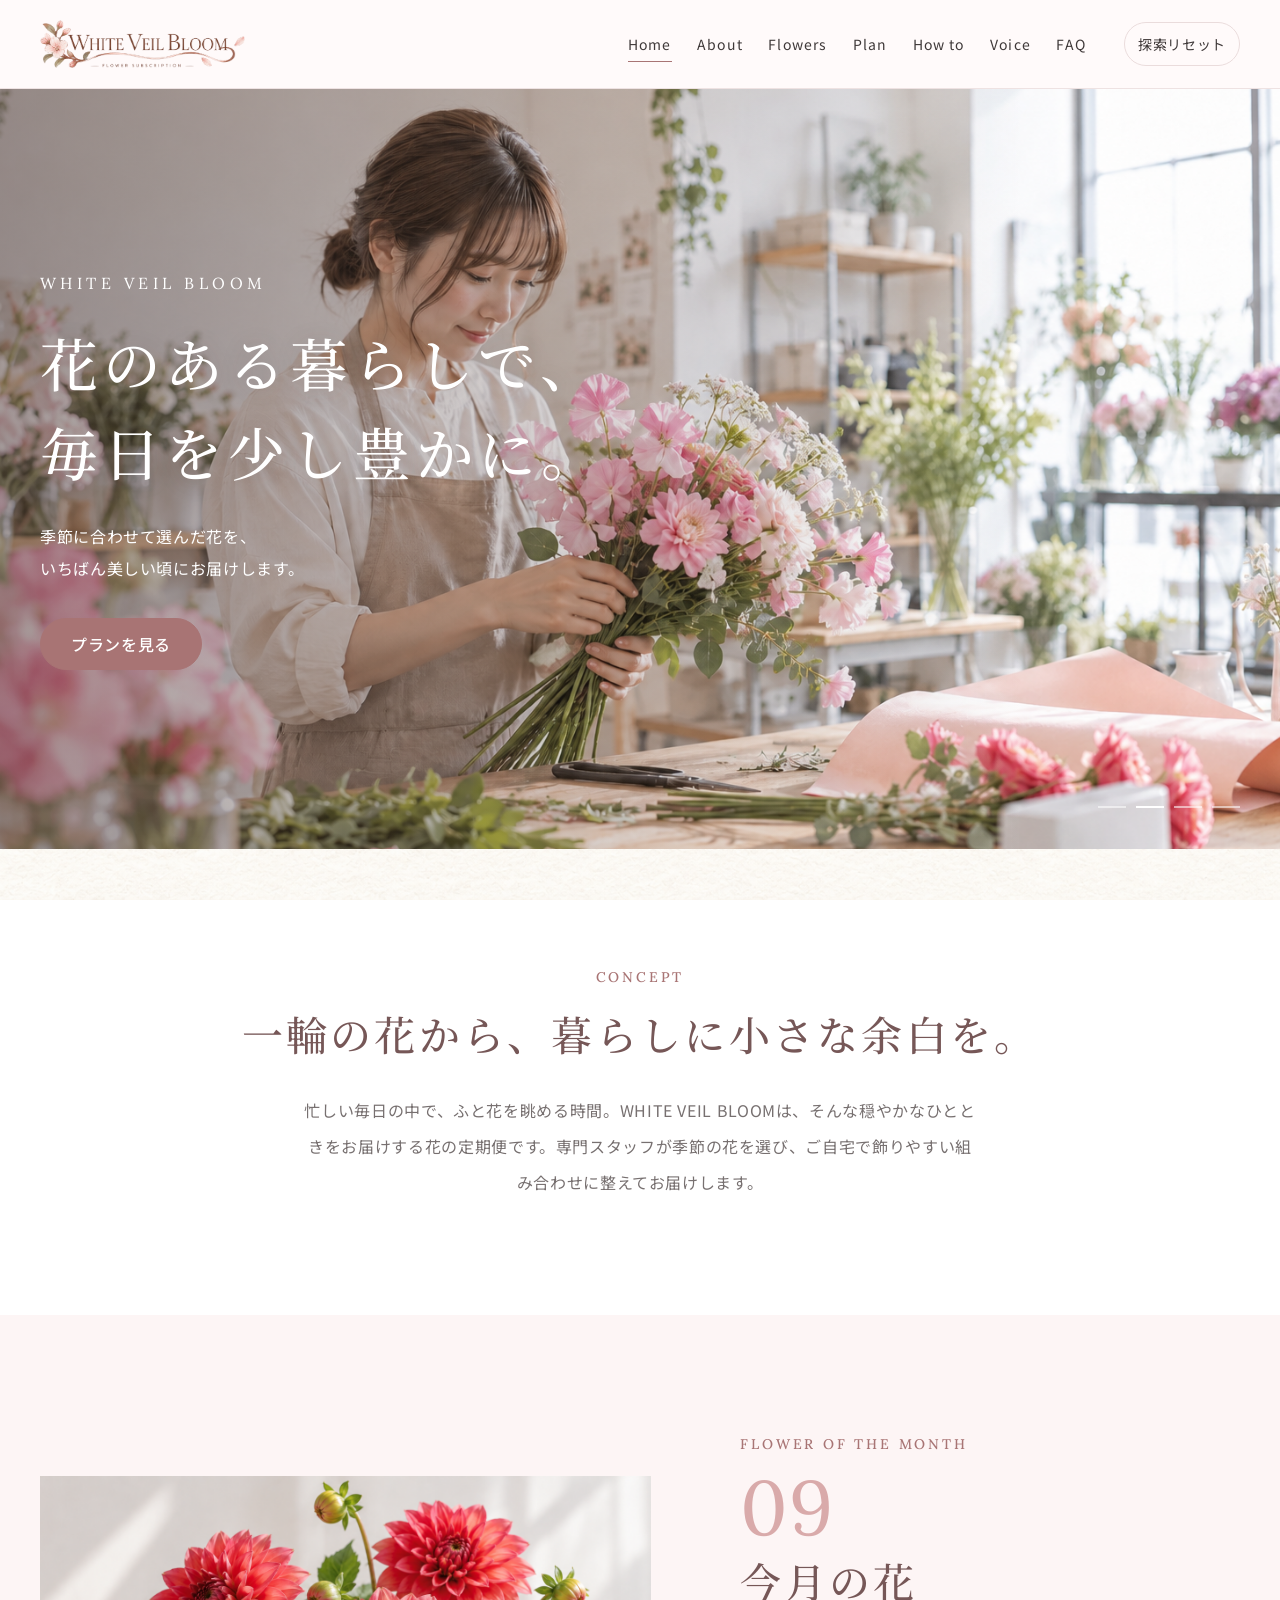
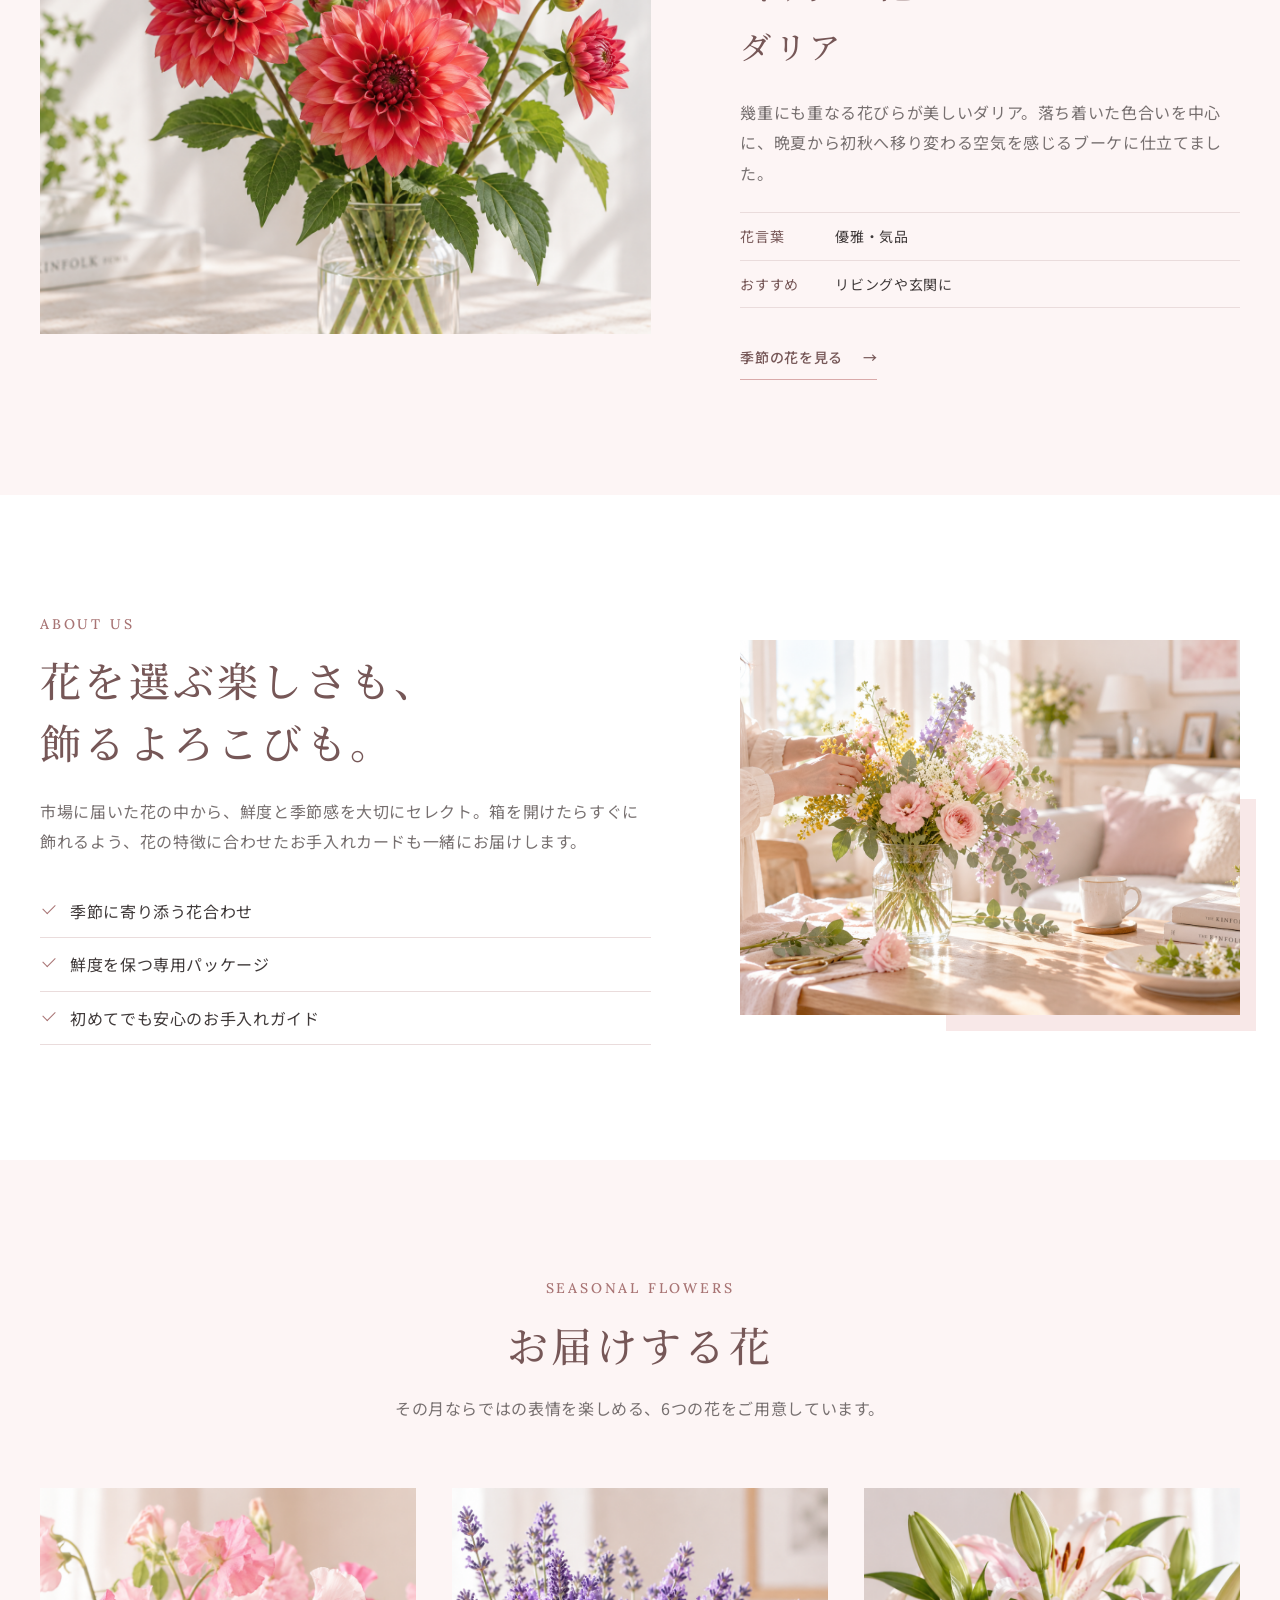
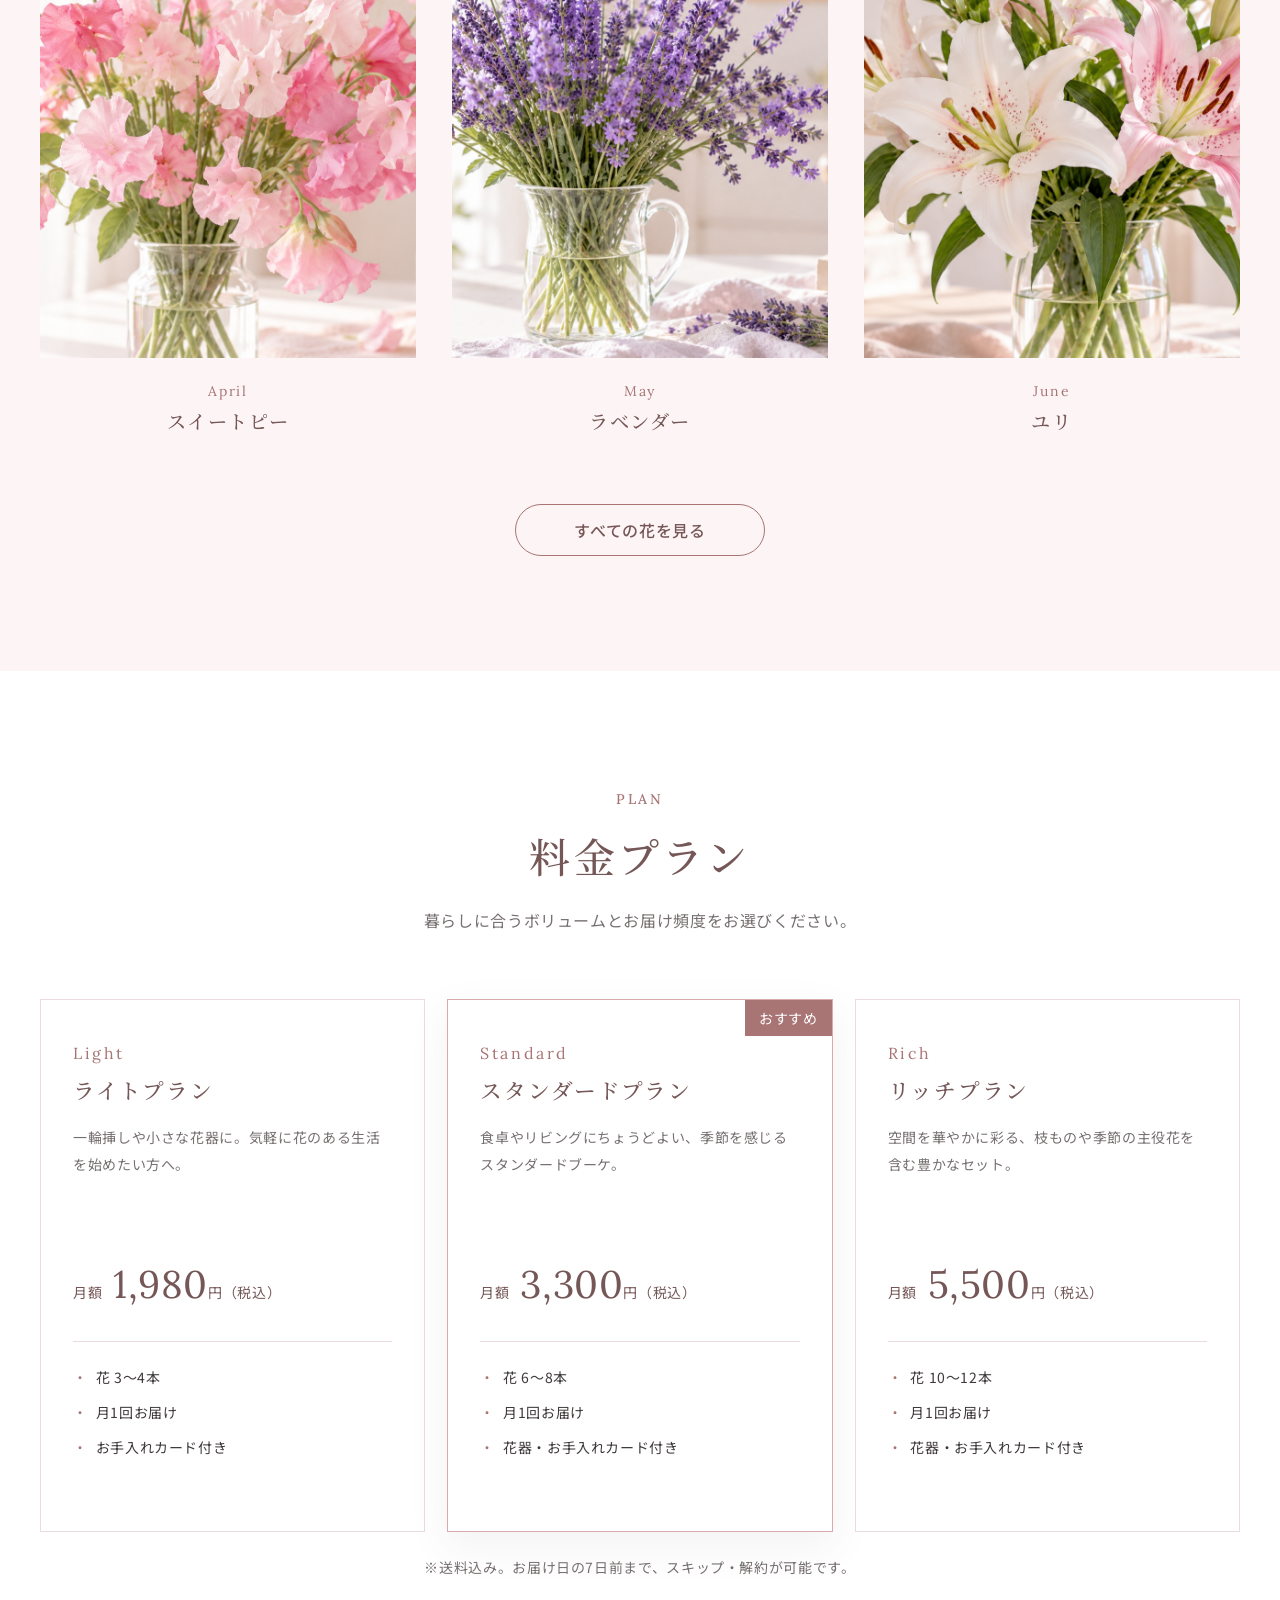
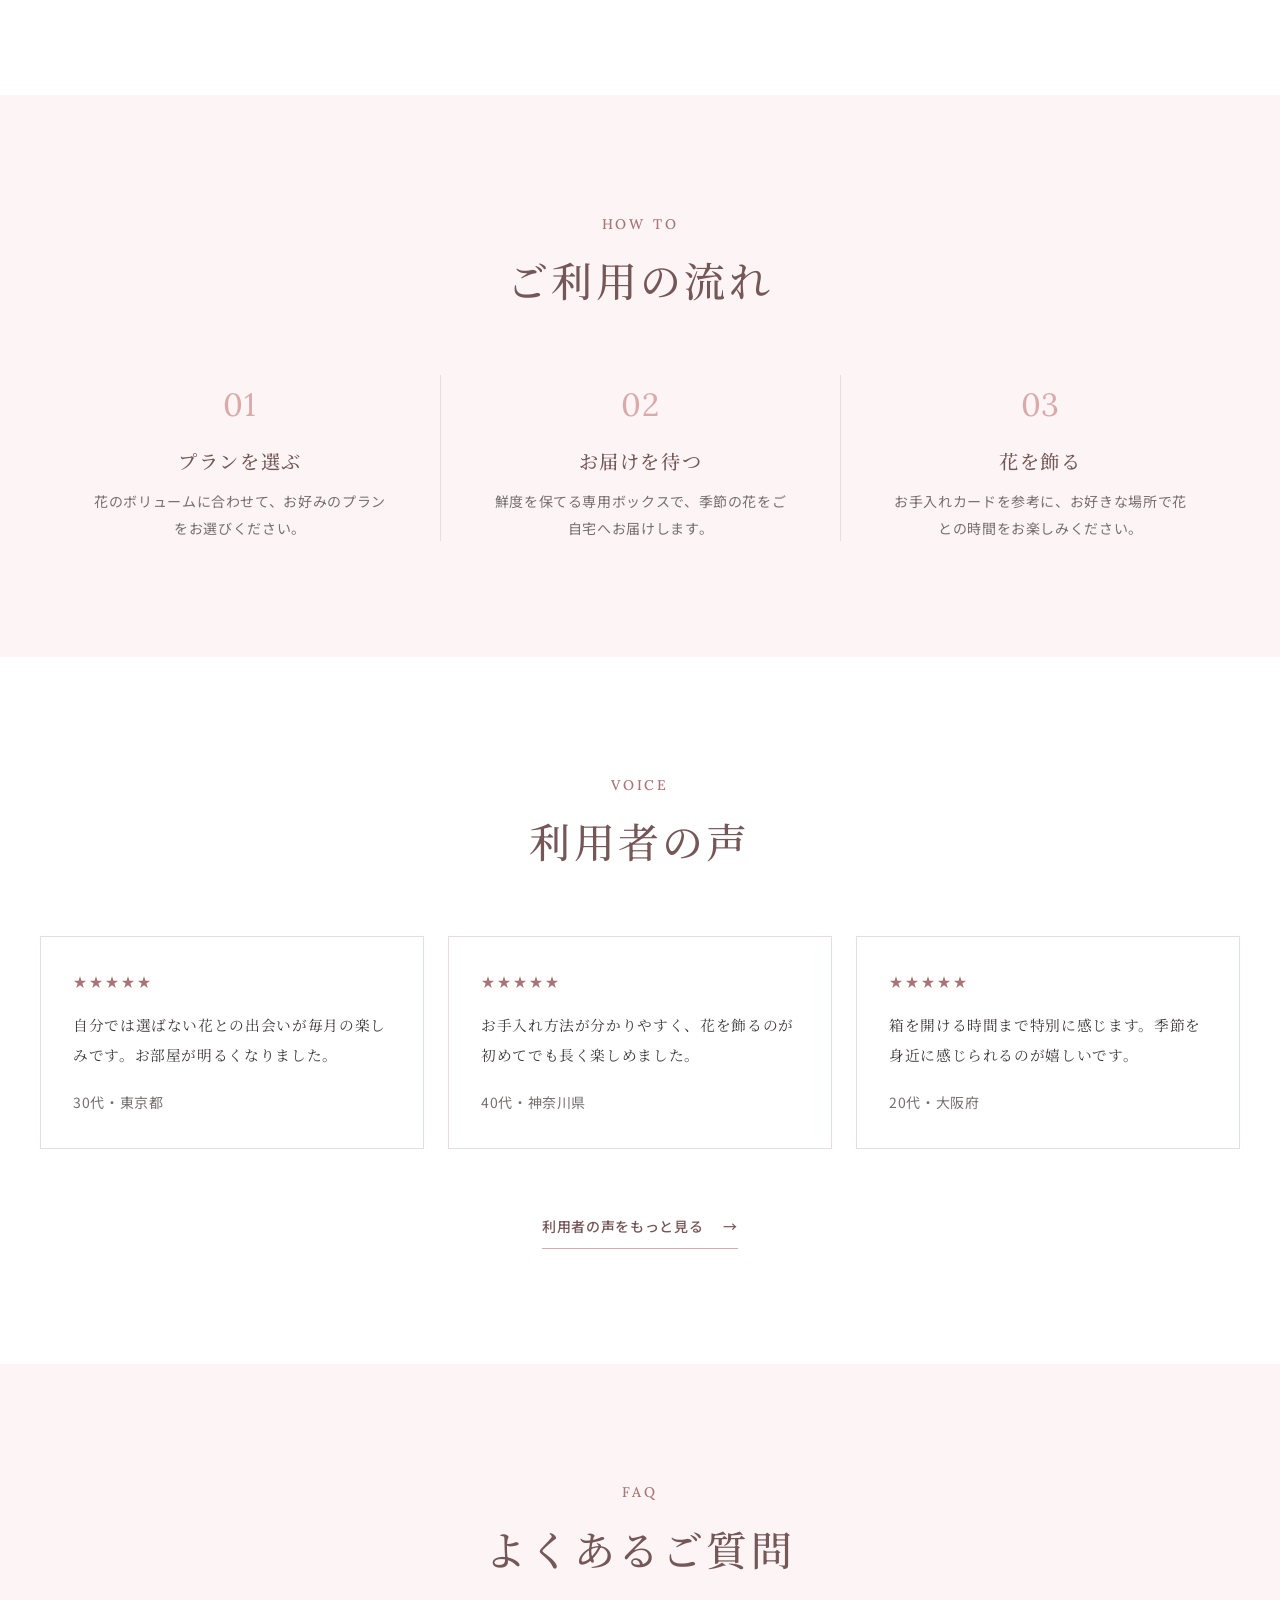
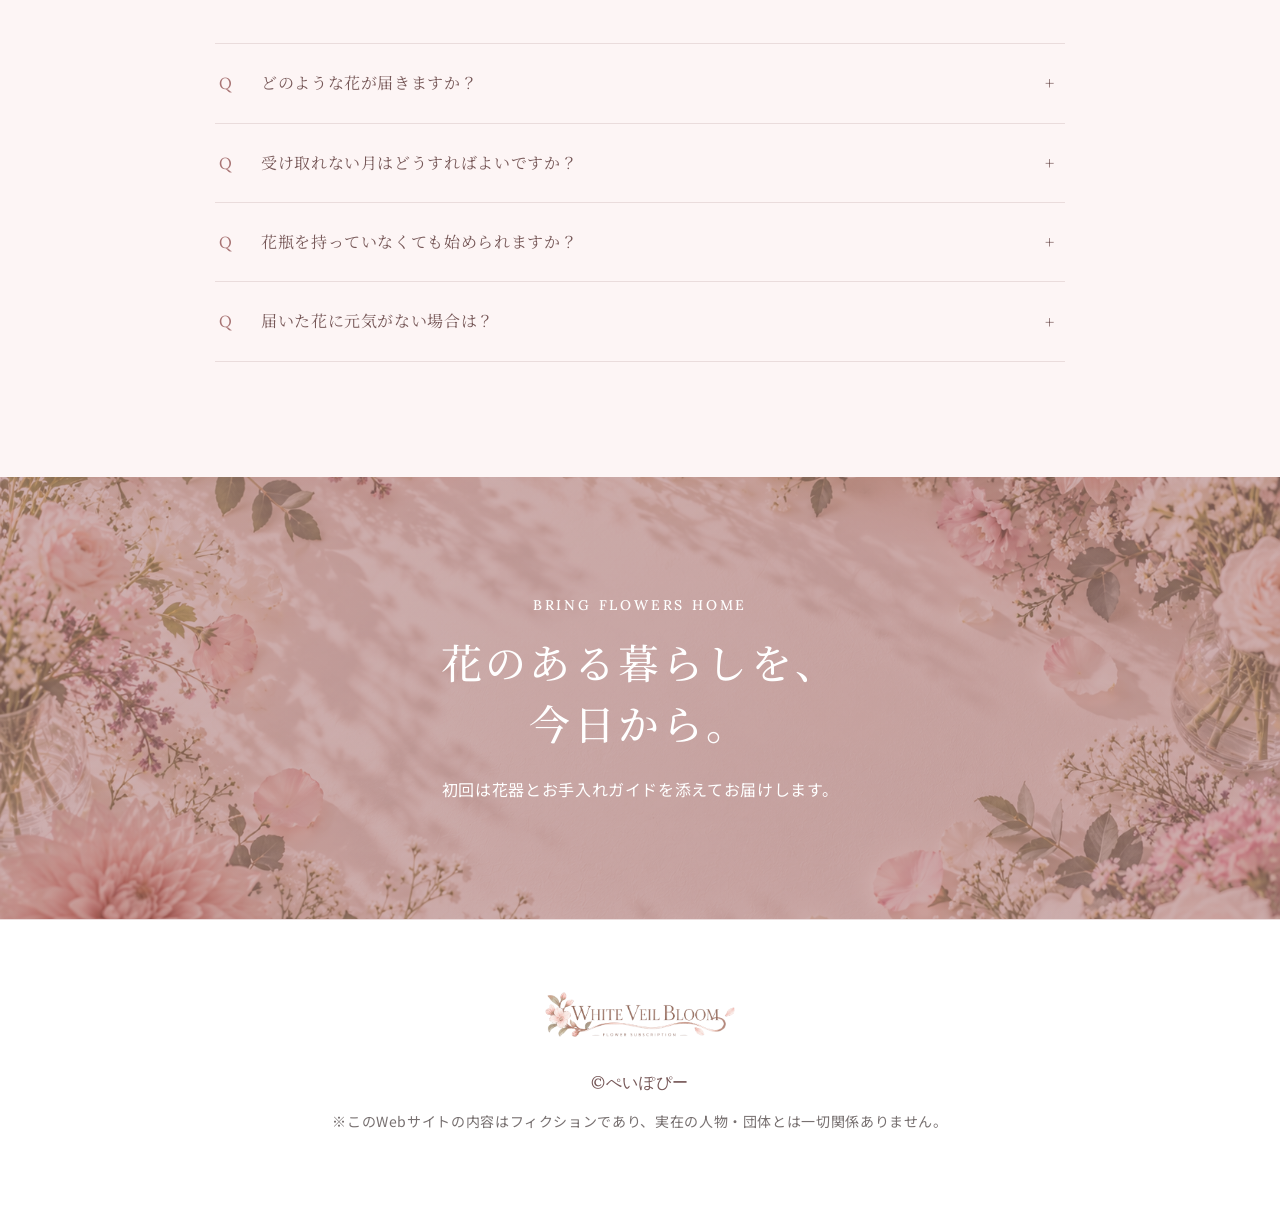
==== commit c31eaae9: "3回目のコミットです" ====
--- a/flowers.html
+++ b/flowers.html
@@ -2,14 +2,14 @@
 <html lang="ja">
 <head>
   <meta charset="utf-8"><meta name="viewport" content="width=device-width, initial-scale=1">
-  <meta name="description" content="WHITE BLOOMがお届けする季節の花をご紹介します。">
-  <title>お届けする花｜WHITE BLOOM</title>
+  <meta name="description" content="WHITE VEIL BLOOMがお届けする季節の花をご紹介します。">
+  <title>お届けする花｜WHITE VEIL BLOOM</title>
   <link rel="icon" href="images/favicon.png"><link rel="stylesheet" href="styles/main.css"><link rel="stylesheet" href="styles/arg-phases.css"><link rel="stylesheet" href="modules/site-alteration/site-alteration.css"><script src="js/progress-state.js" defer></script><script src="js/common.js" defer></script><script src="modules/site-alteration/site-alteration.js" defer></script><script src="modules/site-alteration/debug-panel.js" defer></script><script src="js/phase-views.js" defer></script><script src="js/arg-play.js" defer></script>
 </head>
 <body data-page="flowers" data-phase="phase0">
   <a class="skip-link" href="#main">本文へ移動</a>
   <header class="site-header"><div class="site-header__inner container">
-    <a class="site-logo" href="index.html" aria-label="WHITE BLOOM ホーム"><img src="images/logo-white-bloom.png" alt="WHITE BLOOM" width="1928" height="467"></a>
+    <a class="site-logo" href="index.html" aria-label="WHITE VEIL BLOOM ホーム"><img src="images/logo-white-bloom.png" alt="WHITE VEIL BLOOM" width="1928" height="467"></a>
     <nav class="site-nav" id="site-navigation" aria-label="メインナビゲーション" data-site-nav data-open="false"><ul class="site-nav__list">
       <li><a class="site-nav__link" href="index.html">Home</a></li><li><a class="site-nav__link" href="index.html#about">About</a></li><li><a class="site-nav__link" href="flowers.html?browse=1" aria-current="page">Flowers</a></li><li><a class="site-nav__link" href="index.html#plan">Plan</a></li><li><a class="site-nav__link" href="index.html#how-to">How to</a></li><li><a class="site-nav__link" href="voices.html?browse=1">Voice</a></li><li><a class="site-nav__link" href="index.html#faq">FAQ</a></li>
     </ul></nav>
--- a/styles/arg-phases.css
+++ b/styles/arg-phases.css
@@ -65,6 +65,65 @@
   .home-dahlia-anomaly.is-active .home-dahlia-anomaly__prototype { opacity: .62; }
   .home-dahlia-anomaly.is-active .home-dahlia-anomaly__noise,
   .progress-card--18::after { opacity: .24; }
+}
+
+/* PHASE 2 keeps the public flower copy and adds only the exposure stage. */
+body[data-phase="phase2"] .internal-flower-record {
+  min-height: 0;
+  padding-block: 18px;
+}
+
+body[data-phase="phase2"] .internal-flower-record__stage { margin: 0; }
+
+body[data-phase="phase2"] .flower-card__normal-copy .internal-flower-record {
+  min-height: 0;
+  margin: 0 0 20px;
+  padding: 13px 16px;
+  color: #fff;
+  border: 1px solid #b52525;
+  background: #151010;
+}
+
+body[data-phase="phase2"] .flower-card__normal-copy .internal-flower-record__stage {
+  padding: 0;
+  color: #fff;
+  border: 0;
+  font-size: 1.05rem;
+  line-height: 1.5;
+}
+
+/* Unified PHASE 3 convergence content. */
+.phase-convergence { color: #ded2d2; background: #090909; }
+.phase-convergence__list { display: grid; grid-template-columns: repeat(2, minmax(0, 1fr)); gap: 18px; }
+.phase-convergence__end { height: 24px; }
+.phase-convergence__card { position: relative; display: grid; min-width: 0; grid-template-columns: 150px 1fr; overflow: hidden; border: 1px solid #582020; background: #121111; opacity: 0; transform: translateY(14px); }
+.phase-convergence__card.is-visible { animation: record-fade-in .56s ease-out var(--record-delay, 0ms) forwards; }
+.phase-convergence__portrait { width: 100%; height: 100%; min-height: 190px; object-fit: cover; filter: brightness(.63) saturate(.72); }
+.phase-convergence__card--repeated .phase-convergence__portrait { filter: brightness(.63) saturate(.72); }
+.phase-convergence__body { display: flex; min-width: 0; padding: 22px; flex-direction: column; }
+.phase-convergence__id { margin: 0 0 12px; color: #aa8d8d; font: .875rem/1.5 var(--font-en); letter-spacing: .12em; }
+.phase-convergence__card blockquote { margin-bottom: 20px; color: #cf2929; white-space: pre-line; font-family: var(--font-heading); font-size: .94rem; line-height: 2; }
+.phase-convergence__person { display: flex; margin: auto 0 0; padding-top: 16px; border-top: 1px solid #562020; flex-direction: column; }
+.phase-convergence__person strong { font-family: var(--font-heading); font-weight: 500; }
+.phase-convergence__person span { color: #aa8d8d; font-size: .875rem; }
+.phase-convergence__trigger { position: absolute; z-index: 2; inset: 0; width: 100%; border: 0; border-radius: 0; background: transparent; cursor: pointer; }
+.phase-convergence__trigger:focus-visible { outline: 3px solid #8d4d4d; outline-offset: -5px; }
+.phase-convergence__final { display: grid; min-height: min(680px, 80vh); margin-top: 64px; place-items: center; background: #222624; }
+.phase-convergence__result { display: grid; width: min(310px, 76vw); padding: 12px; color: #f2f2ed; border: 1px solid #8b918c; border-radius: 0; background: #343936; cursor: pointer; }
+.phase-convergence__result img { width: 100%; aspect-ratio: 4 / 5; object-fit: cover; }
+.phase-convergence__result strong { margin-top: 15px; font-family: var(--font-heading); font-size: 1.1rem; }
+.phase-convergence__result span { color: #c8cbc8; font-size: .875rem; }
+
+@media (max-width: 980px) {
+  .phase-convergence__card { grid-template-columns: 130px 1fr; }
+}
+
+@media (max-width: 620px) {
+  .phase-convergence__list { grid-template-columns: 1fr; }
+  .phase-convergence__card { grid-template-columns: 112px minmax(0, 1fr); }
+  .phase-convergence__portrait { min-height: 180px; }
+  .phase-convergence__body { padding: 18px; }
+  .phase-convergence__final { min-height: 620px; }
 }
 
 /* PHASE 1–2: product cards overwritten by restrained internal records. */
@@ -344,6 +403,7 @@
   body[data-phase="phase2"] [data-flower="dahlia"].is-dahlia-transitioning .flower-card__prototype-image { opacity: 1; animation: none; }
   .arg-review-card.is-anomaly-target { border: 2px solid #9d5959; animation: none; }
   .arg-review-card.is-visible { opacity: 1; transform: none; animation: none; }
+  .phase-convergence__card.is-visible { opacity: 1; transform: none; animation: none; }
   .arg-review-card.is-anomaly-target::after,
   .arg-review-card.is-anomaly-target blockquote,
   .arg-review-card.is-anomaly-target .arg-review-card__portrait,
@@ -352,3 +412,89 @@
   .convergence-stage__result { animation: none; }
   .convergence-stage__result { opacity: 1; }
 }
+
+/* PHASE 2: high-contrast altered flower records. */
+body[data-phase="phase2"] .flower-card {
+  color: #fff;
+  border: 1px solid #d33434;
+  background: #0d0b0b;
+}
+
+body[data-phase="phase2"] .flower-card__body {
+  color: #fff;
+  border: 0;
+  background: #0d0b0b;
+}
+
+body[data-phase="phase2"] .flower-card__normal-copy .internal-flower-record {
+  min-height: 0;
+  margin: 0 0 20px;
+  padding: 14px 16px;
+  color: #fff;
+  border: 1px solid #d33434;
+  border-left-width: 5px;
+  background: #240b0b;
+  box-shadow: none;
+}
+
+body[data-phase="phase2"] .flower-card__normal-copy .internal-flower-record__stage {
+  margin: 0;
+  padding: 0;
+  color: #fff;
+  border: 0;
+  font-size: 1.12rem;
+  font-weight: 700;
+  line-height: 1.5;
+  text-shadow: 0 0 8px rgba(255, 255, 255, .18);
+}
+
+body[data-phase="phase2"] .flower-card h2,
+body[data-phase="phase2"] .flower-card__body > p:not(.flower-card__month),
+body[data-phase="phase2"] .flower-card dt,
+body[data-phase="phase2"] .flower-card dd { color: #fff; }
+
+body[data-phase="phase2"] .flower-card dl,
+body[data-phase="phase2"] .flower-card dl div { border-color: #9f2929; }
+
+body[data-phase="phase2"] .flower-card dt { font-weight: 700; }
+body[data-phase="phase2"] .flower-card dd { margin-left: 0; }
+
+/* PHASE 3: restore the original anomaly treatment on SUBJECT 16. */
+.phase-convergence__card.is-anomaly-subject.is-visible {
+  animation: record-fade-in .56s ease-out var(--record-delay, 0ms) forwards,
+    review-red-shift 1s ease-in-out calc(var(--record-delay, 0ms) + .56s) infinite;
+}
+
+.phase-convergence__card.is-anomaly-subject::after {
+  position: absolute;
+  z-index: 3;
+  inset: 0;
+  opacity: 0;
+  background:
+    repeating-linear-gradient(0deg, transparent 0 3px, rgba(213, 42, 42, .32) 4px 5px),
+    repeating-radial-gradient(circle at 37% 41%, rgba(255, 255, 255, .2) 0 1px, transparent 2px 6px);
+  content: "";
+  pointer-events: none;
+  animation: review-noise 1s steps(2, end) infinite;
+}
+
+.phase-convergence__card.is-anomaly-subject blockquote { animation: review-text-drop 1s steps(1, end) infinite; }
+.phase-convergence__card.is-anomaly-subject .phase-convergence__portrait { animation: review-image-shift 1s steps(1, end) infinite; }
+.phase-convergence__card.is-anomaly-subject .phase-convergence__trigger { z-index: 4; }
+
+@media (prefers-reduced-motion: reduce) {
+  .phase-convergence__card.is-anomaly-subject.is-visible {
+    border: 2px solid #c53a3a;
+    opacity: 1;
+    transform: none;
+    animation: none;
+  }
+
+  .phase-convergence__card.is-anomaly-subject::after {
+    opacity: .34;
+    animation: none;
+  }
+
+  .phase-convergence__card.is-anomaly-subject blockquote,
+  .phase-convergence__card.is-anomaly-subject .phase-convergence__portrait { animation: none; }
+}
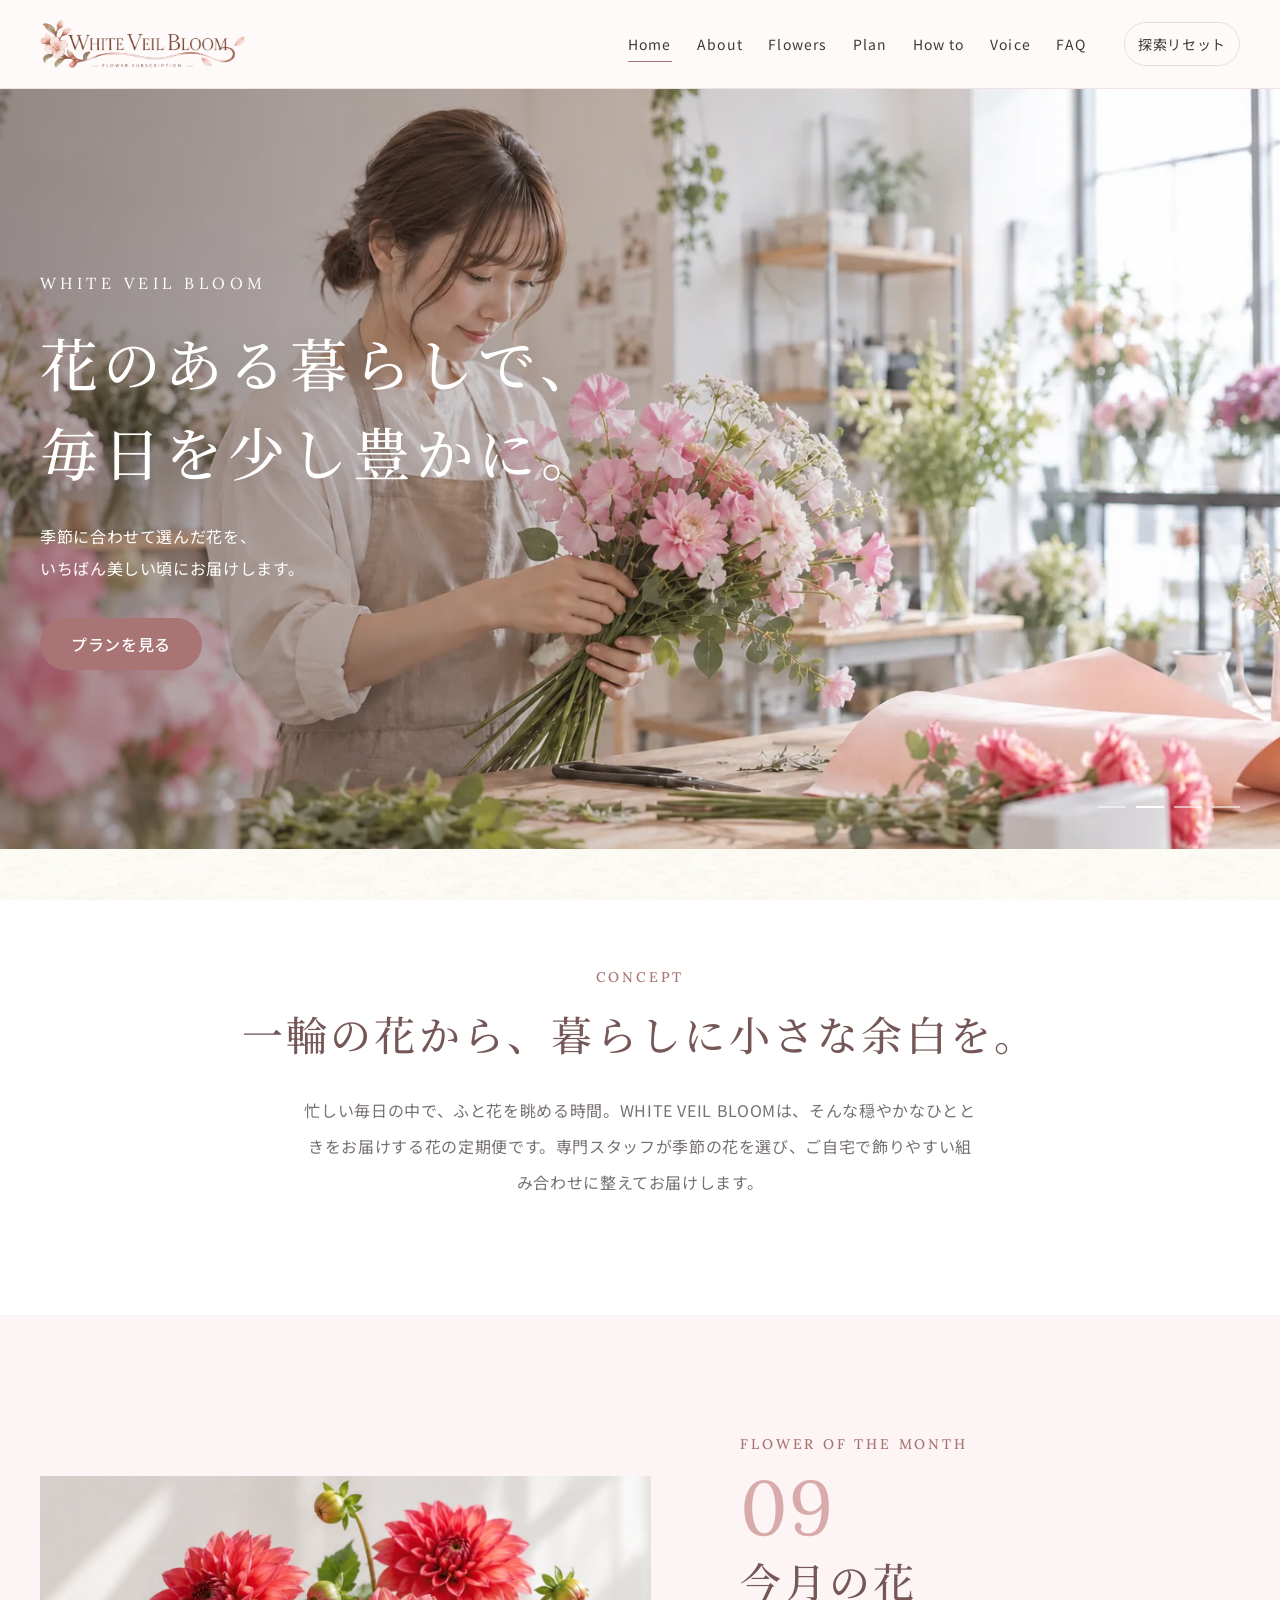
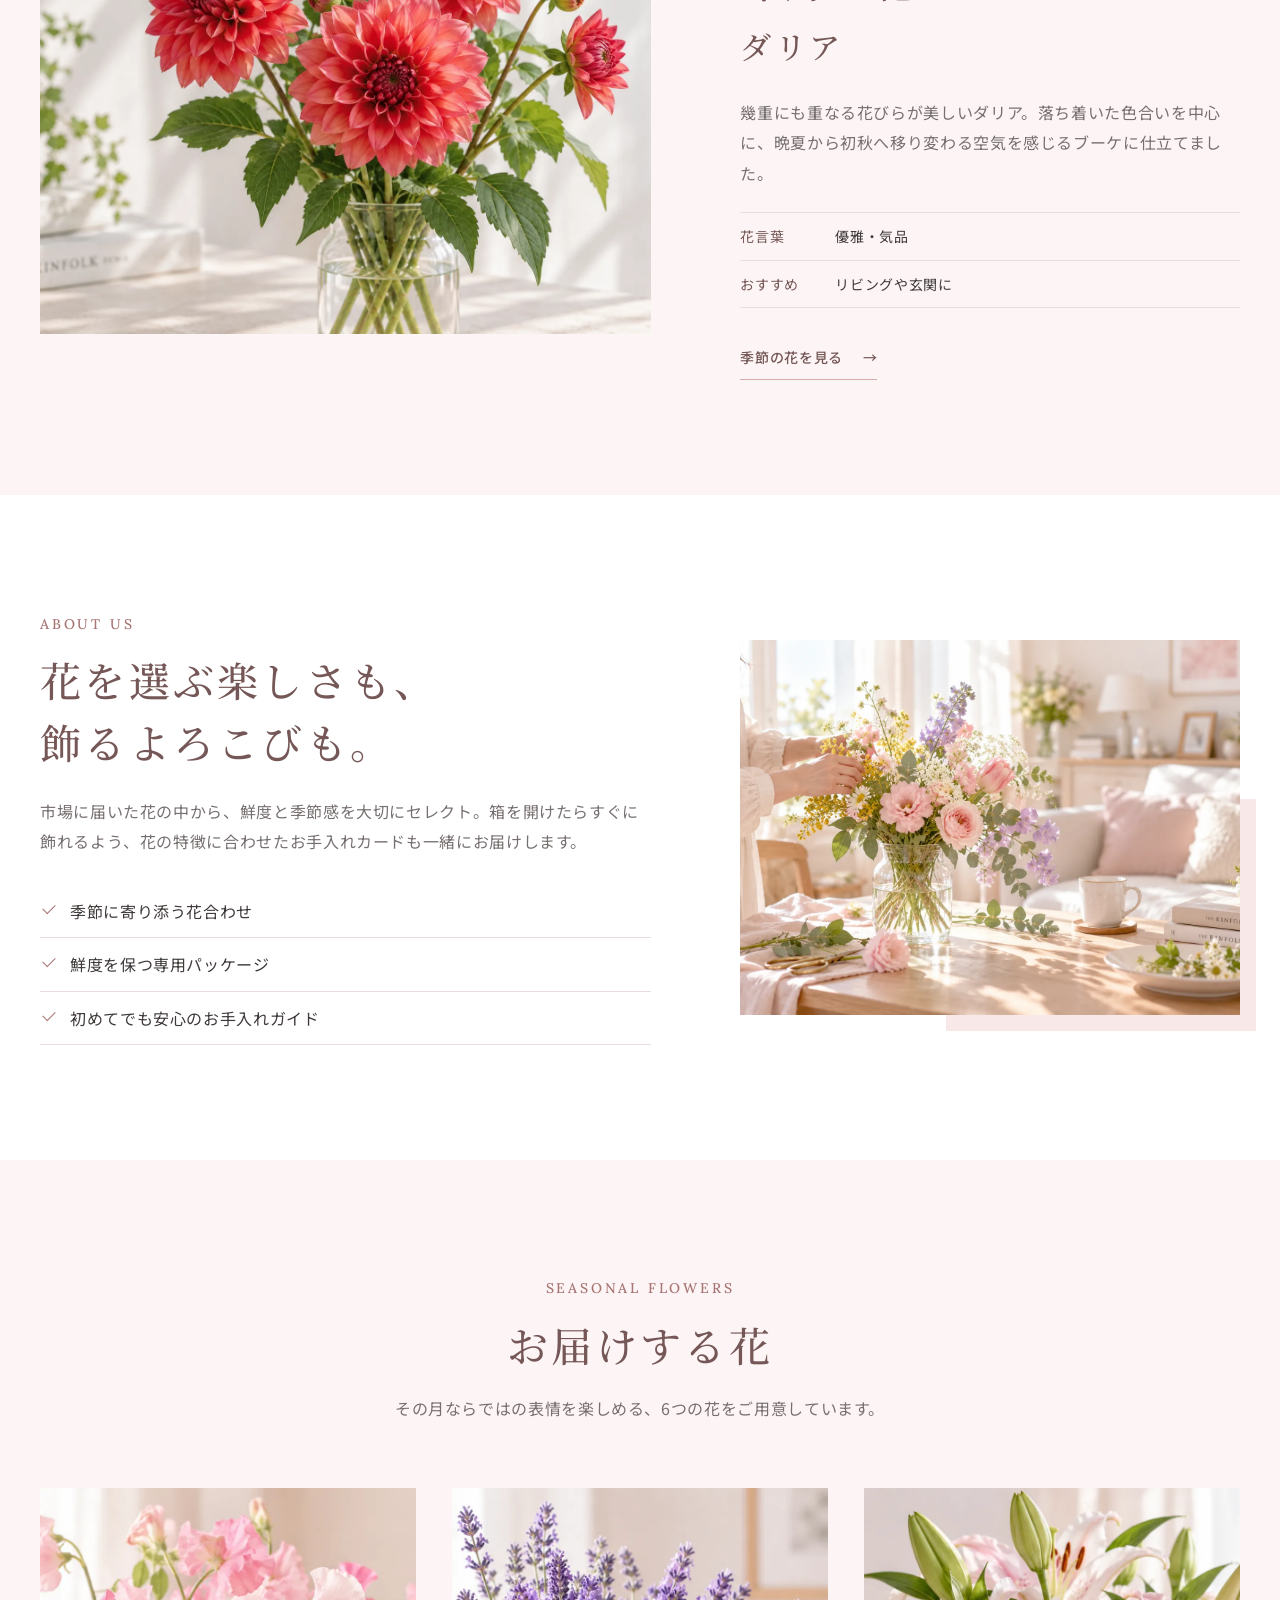
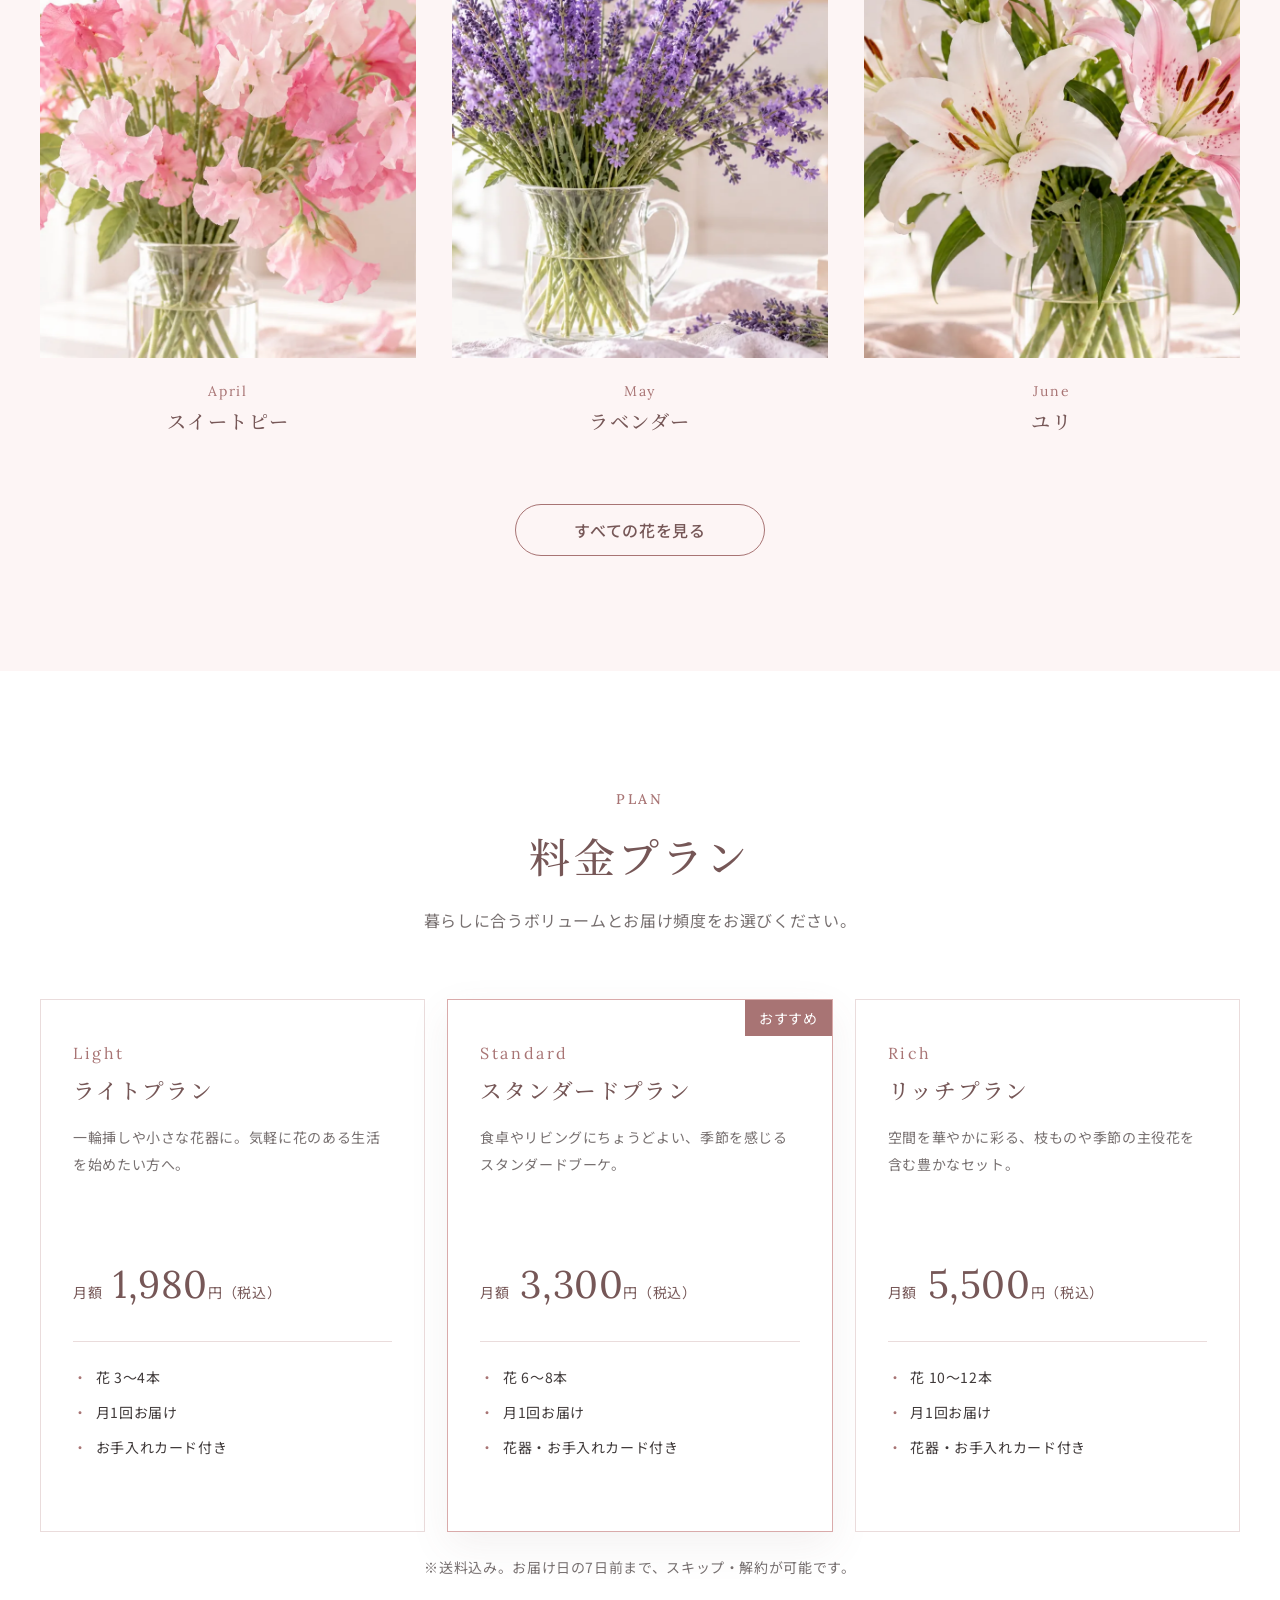
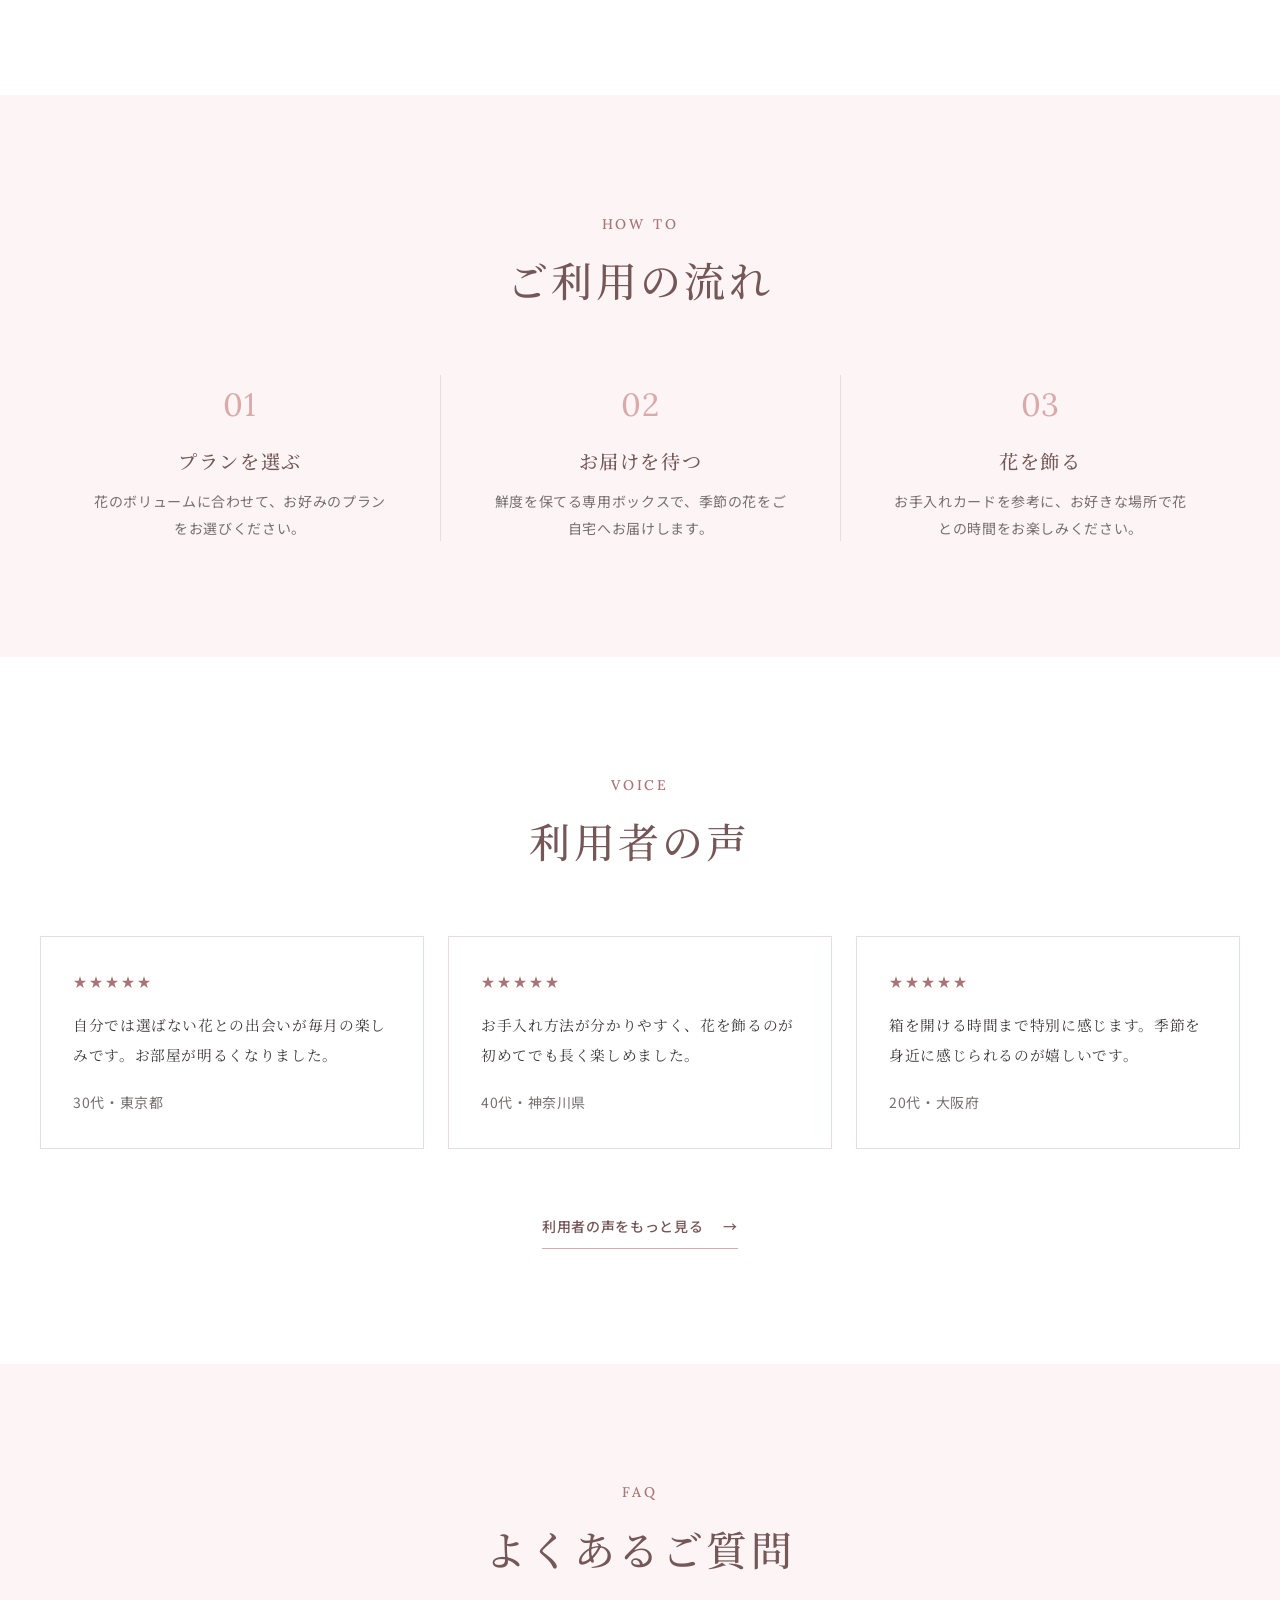
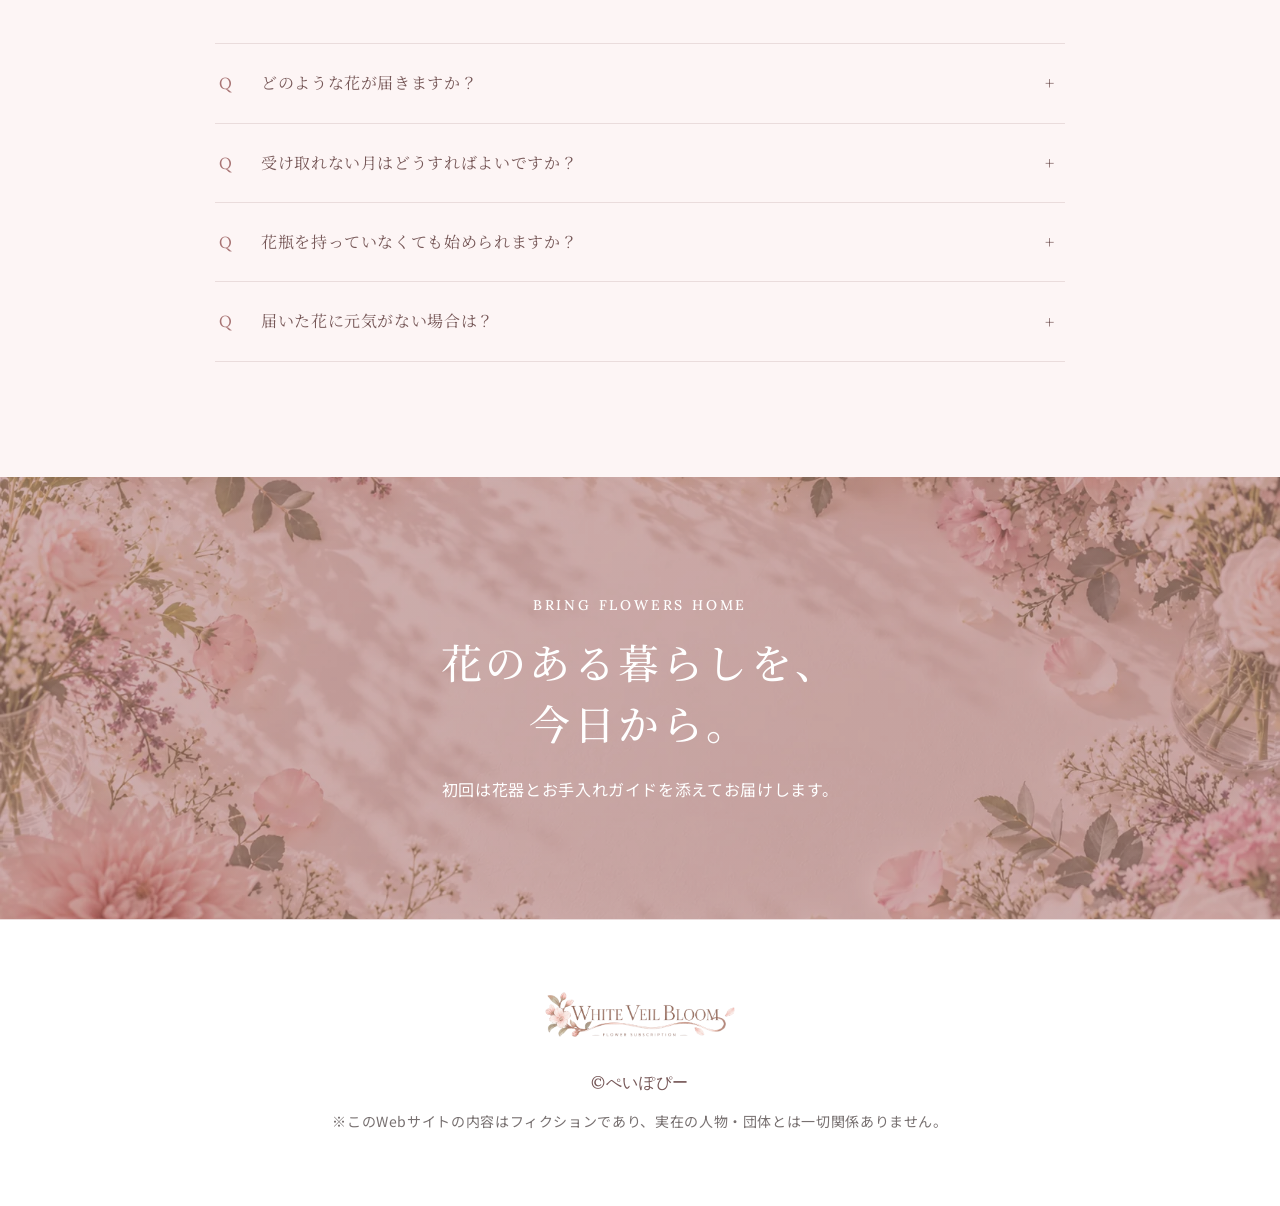
==== commit 14e3ae3f: "4回目のコミットです" ====
--- a/flowers.html
+++ b/flowers.html
@@ -20,12 +20,12 @@
     <header class="page-heading container--reading"><p class="eyebrow">Our flowers</p><h1 class="page-heading__title">お届けする花</h1><p class="page-heading__lead">季節の移ろいを感じる花々を、一輪ずつ丁寧に選んでお届けします。</p></header>
     <section class="section flowers-page" aria-label="4月から9月にお届けする花">
       <div class="container flower-grid">
-        <article class="flower-card"><div class="flower-card__image"><img src="images/flower-sweetpea.jpg" alt="淡い色合いのスイートピー" width="1536" height="1024" data-cover></div><div class="flower-card__body"><p class="flower-card__month">04 <span>April</span></p><h2>スイートピー</h2><p>ひらひらと蝶が舞うような花びらと、ほのかに甘い香りが春の部屋をやさしく彩ります。</p><dl><div><dt>花言葉</dt><dd>門出・優しい思い出</dd></div><div><dt>香り</dt><dd>軽やかで甘い香り</dd></div><div><dt>飾る場所</dt><dd>ダイニング・窓辺</dd></div><div><dt>お手入れ</dt><dd>浅めの水で、こまめに水替えを</dd></div></dl></div></article>
-        <article class="flower-card"><div class="flower-card__image"><img src="images/flower-lavender.jpg" alt="紫色のラベンダー" width="1536" height="1024" data-cover></div><div class="flower-card__body"><p class="flower-card__month">05 <span>May</span></p><h2>ラベンダー</h2><p>繊細な紫の穂と清らかな香り。風が通る場所に飾ると、自然な香りがふわりと広がります。</p><dl><div><dt>花言葉</dt><dd>沈黙・あなたを待っています</dd></div><div><dt>香り</dt><dd>穏やかなハーバル調</dd></div><div><dt>飾る場所</dt><dd>寝室・ワークスペース</dd></div><div><dt>お手入れ</dt><dd>風通しのよい涼しい場所へ</dd></div></dl></div></article>
-        <article class="flower-card"><div class="flower-card__image"><img src="images/flower-lily.jpg" alt="上品に咲くユリ" width="1536" height="1024" data-cover></div><div class="flower-card__body"><p class="flower-card__month">06 <span>June</span></p><h2>ユリ</h2><p>すっと伸びる姿と大ぶりな花が、雨の季節の室内に凛とした明るさを添えてくれます。</p><dl><div><dt>花言葉</dt><dd>純粋・威厳</dd></div><div><dt>香り</dt><dd>豊かで華やかな香り</dd></div><div><dt>飾る場所</dt><dd>玄関・リビング</dd></div><div><dt>お手入れ</dt><dd>開花したら花粉を早めに取る</dd></div></dl></div></article>
-        <article class="flower-card"><div class="flower-card__image"><img src="images/flower-jasmine.jpg" alt="可憐な白いジャスミン" width="1536" height="1024" data-cover></div><div class="flower-card__body"><p class="flower-card__month">07 <span>July</span></p><h2>ジャスミン</h2><p>小さな白い花から広がるみずみずしい香り。涼やかなグリーンと合わせてお届けします。</p><dl><div><dt>花言葉</dt><dd>愛らしさ・優美</dd></div><div><dt>香り</dt><dd>透明感のある甘い香り</dd></div><div><dt>飾る場所</dt><dd>洗面室・リビング</dd></div><div><dt>お手入れ</dt><dd>直射日光を避けて毎日水替えを</dd></div></dl></div></article>
-        <article class="flower-card"><div class="flower-card__image"><img src="images/flower-geranium.jpg" alt="やわらかな色合いのゼラニウム" width="1536" height="1024" data-cover></div><div class="flower-card__body"><p class="flower-card__month">08 <span>August</span></p><h2>ゼラニウム</h2><p>丸みのある花と香り豊かな葉が魅力。夏の光に映える、軽やかなブーケに仕立てます。</p><dl><div><dt>花言葉</dt><dd>尊敬・真の友情</dd></div><div><dt>香り</dt><dd>爽やかなグリーン調</dd></div><div><dt>飾る場所</dt><dd>キッチン・玄関</dd></div><div><dt>お手入れ</dt><dd>水に浸かる葉を取り除く</dd></div></dl></div></article>
-        <article class="flower-card"><div class="flower-card__image"><img src="images/flower-dahlia.jpg" alt="幾重にも花びらが重なるダリア" width="1536" height="1024" data-cover></div><div class="flower-card__body"><p class="flower-card__month">09 <span>September</span></p><h2>ダリア</h2><p>端正に重なる花びらが印象的。秋の始まりに似合う、奥行きのある色合わせを楽しめます。</p><dl><div><dt>花言葉</dt><dd>優雅・気品</dd></div><div><dt>香り</dt><dd>ほのかで自然な香り</dd></div><div><dt>飾る場所</dt><dd>リビング・玄関</dd></div><div><dt>お手入れ</dt><dd>茎を斜めに切り、清潔な水へ</dd></div></dl></div></article>
+        <article class="flower-card"><div class="flower-card__image"><img src="images/flower-sweetpea.webp" alt="淡い色合いのスイートピー" width="1536" height="1024" loading="lazy" decoding="async" data-cover></div><div class="flower-card__body"><p class="flower-card__month">04 <span>April</span></p><h2>スイートピー</h2><p>ひらひらと蝶が舞うような花びらと、ほのかに甘い香りが春の部屋をやさしく彩ります。</p><dl><div><dt>花言葉</dt><dd>門出・優しい思い出</dd></div><div><dt>香り</dt><dd>軽やかで甘い香り</dd></div><div><dt>飾る場所</dt><dd>ダイニング・窓辺</dd></div><div><dt>お手入れ</dt><dd>浅めの水で、こまめに水替えを</dd></div></dl></div></article>
+        <article class="flower-card"><div class="flower-card__image"><img src="images/flower-lavender.webp" alt="紫色のラベンダー" width="1536" height="1024" loading="lazy" decoding="async" data-cover></div><div class="flower-card__body"><p class="flower-card__month">05 <span>May</span></p><h2>ラベンダー</h2><p>繊細な紫の穂と清らかな香り。風が通る場所に飾ると、自然な香りがふわりと広がります。</p><dl><div><dt>花言葉</dt><dd>沈黙・あなたを待っています</dd></div><div><dt>香り</dt><dd>穏やかなハーバル調</dd></div><div><dt>飾る場所</dt><dd>寝室・ワークスペース</dd></div><div><dt>お手入れ</dt><dd>風通しのよい涼しい場所へ</dd></div></dl></div></article>
+        <article class="flower-card"><div class="flower-card__image"><img src="images/flower-lily.webp" alt="上品に咲くユリ" width="1536" height="1024" loading="lazy" decoding="async" data-cover></div><div class="flower-card__body"><p class="flower-card__month">06 <span>June</span></p><h2>ユリ</h2><p>すっと伸びる姿と大ぶりな花が、雨の季節の室内に凛とした明るさを添えてくれます。</p><dl><div><dt>花言葉</dt><dd>純粋・威厳</dd></div><div><dt>香り</dt><dd>豊かで華やかな香り</dd></div><div><dt>飾る場所</dt><dd>玄関・リビング</dd></div><div><dt>お手入れ</dt><dd>開花したら花粉を早めに取る</dd></div></dl></div></article>
+        <article class="flower-card"><div class="flower-card__image"><img src="images/flower-jasmine.webp" alt="可憐な白いジャスミン" width="1536" height="1024" loading="lazy" decoding="async" data-cover></div><div class="flower-card__body"><p class="flower-card__month">07 <span>July</span></p><h2>ジャスミン</h2><p>小さな白い花から広がるみずみずしい香り。涼やかなグリーンと合わせてお届けします。</p><dl><div><dt>花言葉</dt><dd>愛らしさ・優美</dd></div><div><dt>香り</dt><dd>透明感のある甘い香り</dd></div><div><dt>飾る場所</dt><dd>洗面室・リビング</dd></div><div><dt>お手入れ</dt><dd>直射日光を避けて毎日水替えを</dd></div></dl></div></article>
+        <article class="flower-card"><div class="flower-card__image"><img src="images/flower-geranium.webp" alt="やわらかな色合いのゼラニウム" width="1536" height="1024" loading="lazy" decoding="async" data-cover></div><div class="flower-card__body"><p class="flower-card__month">08 <span>August</span></p><h2>ゼラニウム</h2><p>丸みのある花と香り豊かな葉が魅力。夏の光に映える、軽やかなブーケに仕立てます。</p><dl><div><dt>花言葉</dt><dd>尊敬・真の友情</dd></div><div><dt>香り</dt><dd>爽やかなグリーン調</dd></div><div><dt>飾る場所</dt><dd>キッチン・玄関</dd></div><div><dt>お手入れ</dt><dd>水に浸かる葉を取り除く</dd></div></dl></div></article>
+        <article class="flower-card"><div class="flower-card__image"><img src="images/flower-dahlia.webp" alt="幾重にも花びらが重なるダリア" width="1536" height="1024" loading="lazy" decoding="async" data-cover></div><div class="flower-card__body"><p class="flower-card__month">09 <span>September</span></p><h2>ダリア</h2><p>端正に重なる花びらが印象的。秋の始まりに似合う、奥行きのある色合わせを楽しめます。</p><dl><div><dt>花言葉</dt><dd>優雅・気品</dd></div><div><dt>香り</dt><dd>ほのかで自然な香り</dd></div><div><dt>飾る場所</dt><dd>リビング・玄関</dd></div><div><dt>お手入れ</dt><dd>茎を斜めに切り、清潔な水へ</dd></div></dl></div></article>
       </div>
     </section>
     <section class="flower-care section--subtle"><div class="container--reading"><p class="eyebrow">Care tips</p><h2>花を長く楽しむために</h2><div class="care-grid"><div><span>01</span><h3>届いたら水切り</h3><p>茎の先を水の中で斜めに切り、新鮮な水を吸いやすくします。</p></div><div><span>02</span><h3>毎日きれいな水へ</h3><p>花器を軽く洗い、涼しい季節も毎日水を替えるのがおすすめです。</p></div><div><span>03</span><h3>心地よい場所に</h3><p>直射日光や冷暖房の風を避け、明るく涼しい場所に飾りましょう。</p></div></div></div></section>
--- a/styles/main.css
+++ b/styles/main.css
@@ -33,7 +33,7 @@
   margin: 0;
   color: var(--color-text);
   background-color: var(--color-white);
-  background-image: url("../images/paper.jpg");
+  background-image: url("../images/paper.webp");
   background-attachment: fixed;
   background-position: center top;
   background-size: cover;
@@ -213,7 +213,7 @@
 .voices-page { padding-top: 0; }
 .voice-grid { display: grid; grid-template-columns: repeat(2, minmax(0, 1fr)); gap: 28px; }
 .review-card { display: grid; min-width: 0; grid-template-columns: 180px 1fr; border: 1px solid var(--color-border); background: var(--color-white); }
-.review-card__portrait { width: 100%; aspect-ratio: 1; align-self: start; background-color: var(--color-bg-sub); background-image: url("../images/review-users-sheet.jpg"); background-repeat: no-repeat; background-size: 400% 400%; }
+.review-card__portrait { width: 100%; aspect-ratio: 1; align-self: start; background-color: var(--color-bg-sub); background-image: url("../images/review-users-sheet.webp"); background-repeat: no-repeat; background-size: 400% 400%; }
 .portrait-01 { background-position: 0 0; }
 .portrait-02 { background-position: 33.333% 0; }
 .portrait-04 { background-position: 100% 0; }
@@ -402,7 +402,7 @@
 .flower-care,
 .voice-feature {
   background-color: var(--color-white);
-  background-image: url("../images/paper.jpg");
+  background-image: url("../images/paper.webp");
   background-attachment: fixed;
   background-position: center top;
   background-size: cover;
@@ -416,7 +416,7 @@
 
 #contact {
   color: var(--color-white);
-  background: linear-gradient(rgba(168, 116, 116, .58), rgba(168, 116, 116, .58)), url("../images/flower-bg.jpg") center / cover no-repeat;
+  background: linear-gradient(rgba(168, 116, 116, .58), rgba(168, 116, 116, .58)), url("../images/flower-bg.webp") center / cover no-repeat;
 }
 #contact h2,
 #contact .eyebrow,
--- a/styles/arg-phases.css
+++ b/styles/arg-phases.css
@@ -34,7 +34,7 @@
 body[data-phase="phase2"] [data-flower="dahlia"].is-dahlia-whitened .flower-card__image::after { position: absolute; z-index: 5; inset: 0; opacity: 0; background: repeating-linear-gradient(0deg, transparent 0 4px, rgba(183,16,16,.32) 5px, transparent 6px 9px); content: ""; pointer-events: none; animation: phase2-dahlia-noise 2s steps(2, end) infinite; }
 body[data-phase="phase2"] [data-flower="dahlia"].is-dahlia-settled { cursor: pointer; }
 
-body[data-phase="phase2"] .flower-care + .cta { color: var(--color-text); background-color: var(--color-white); background-image: url("../images/paper.jpg"); background-attachment: fixed; background-position: center top; background-size: cover; }
+body[data-phase="phase2"] .flower-care + .cta { color: var(--color-text); background-color: var(--color-white); background-image: url("../images/paper.webp"); background-attachment: fixed; background-position: center top; background-size: cover; }
 body[data-phase="phase2"] .flower-care + .cta h2 { color: var(--color-brown); }
 body[data-phase="phase2"] .flower-care + .cta .eyebrow { color: var(--color-pink-dark); }
 
